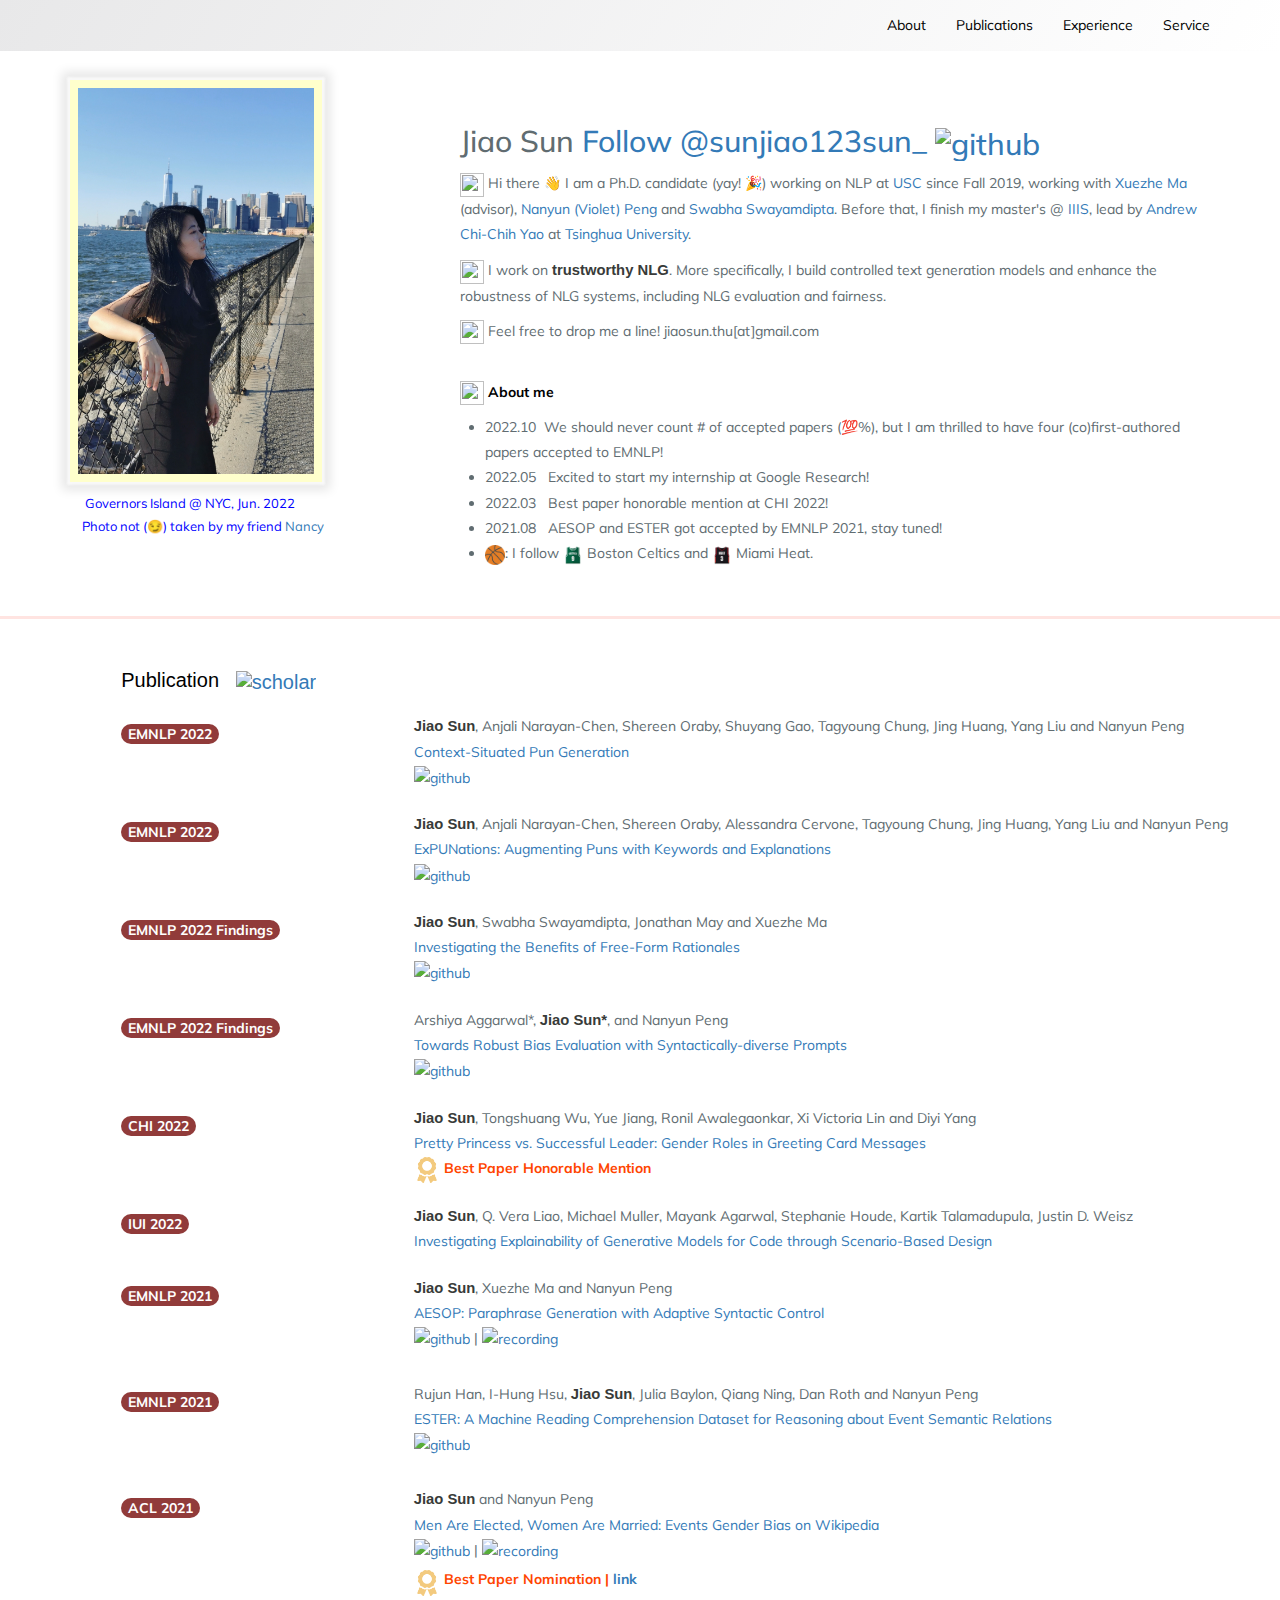
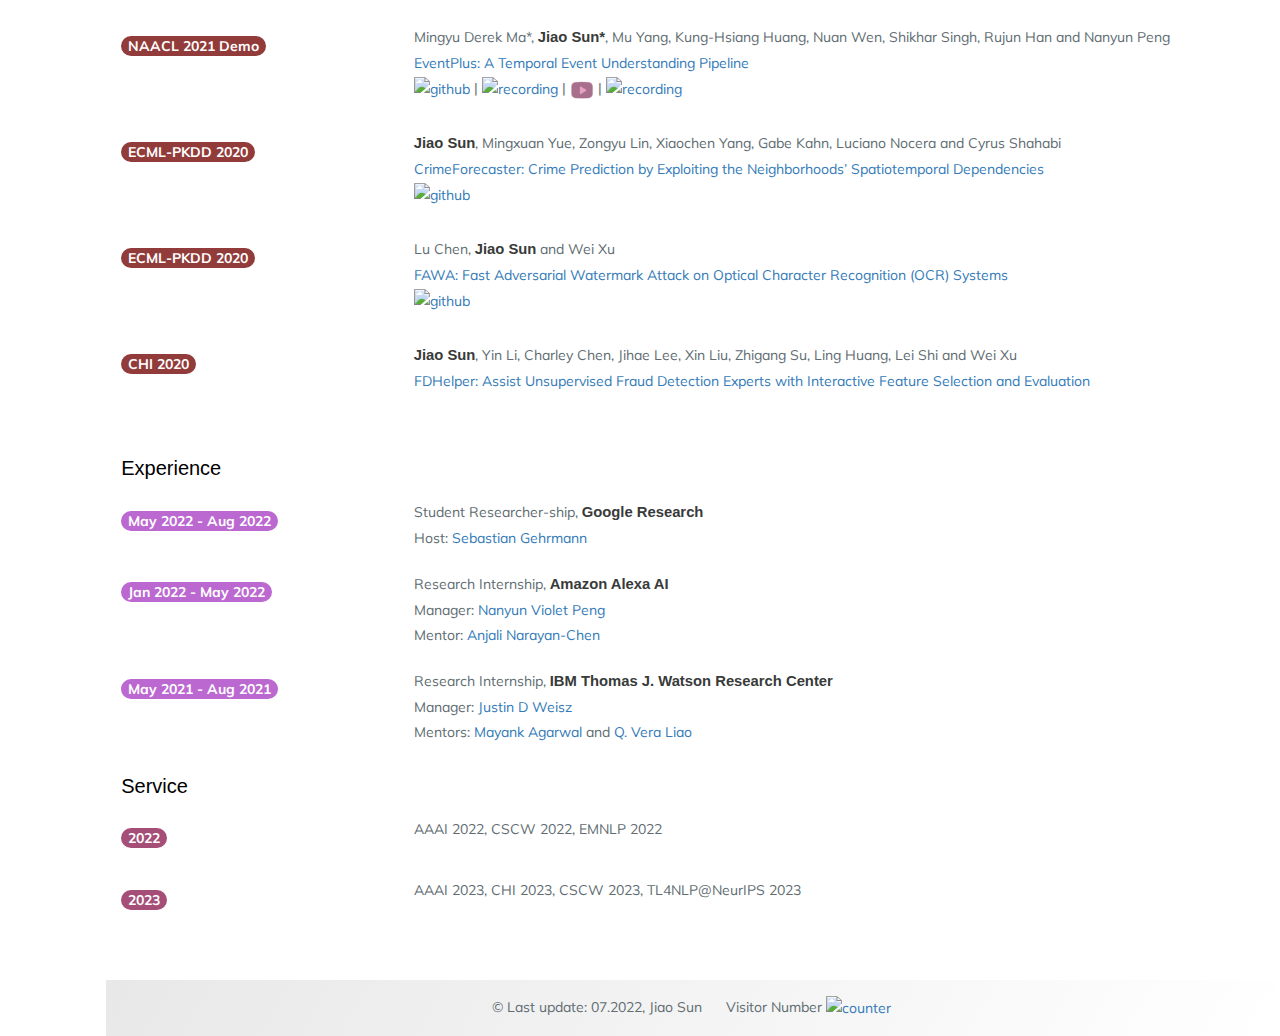
==== index.html @ e3088da5 "add arxiv" ====
<!DOCTYPE html>
<!-- Global site tag (gtag.js) - Google Analytics -->
<html lang="en">
<head>
    <!-- Global site tag (gtag.js) - Google Analytics -->
<script async src="https://www.googletagmanager.com/gtag/js?id=UA-132542846-1"></script>
<script>
  window.dataLayer = window.dataLayer || [];
  function gtag(){dataLayer.push(arguments);}
  gtag('js', new Date());

  gtag('config', 'UA-132542846-1');
</script>

    <meta charset="UTF-8">
    <meta http-equiv="Content-Security-Policy" content="block-all-mixed-content">

    <title>Jiao Sun</title>
    <link rel="stylesheet" href="https://maxcdn.bootstrapcdn.com/bootstrap/3.3.7/css/bootstrap.min.css">
    <link rel="stylesheet" href="css/style.css">

</head>
    <div class="navbar navbar-fixed-top">
        <div class="container">
            <div class="navbar-collapse collapse">
                <ul class="nav navbar-nav navbar-right">
                    <!--<li><a href="#news">News</a></li>-->
                    <li><a href="#about">About</a></li>
                    <li><a href="#publication">Publications</a></li>
                    <li><a href="#experience">Experience</a></li>
                    <li><a href="#service">Service</a></li>
                </ul>
            </div>
        </div>
    </div>

    <div class="gray-container" id="about">
        <div class="container">
            <div class="row">
                <div class="col-xs-4">
                    <img style="margin-top: 0px" id="me-img" src="images/nyc-22.jpg">
                    <br>
                    <div style="margin-left: 15px; margin-top:10px; position: center; font-size:
                            small; color: blue">Governors Island @ NYC, Jun. 2022</div>
                    <div style="margin-left: 12px; font-size: small; color: blue">Photo not (😏)
                        taken by my friend
                        <a href="https://sites.google.com/site/xunannancy/">Nancy</a></div>
                </div>
                <div class="col-xs-8">
                    <br>
                    <h2>Jiao Sun
                        <a href="https://twitter.com/sunjiao123sun_?ref_src=twsrc%5Etfw"
                           class="twitter-follow-button" data-show-count="true"
                           data-size="medium">Follow
                            @sunjiao123sun_</a><script async src="https://platform.twitter.com/widgets.js" charset="utf-8"></script>
                        <a href="https://github.com/sunjiao123sun">
                            <img src = "images/icon/github_square.png" title = "github" width ="24">
                        </a>
                    </h2>


                    <p>
                    <img src="images/icon/education.png" title="education" width="24"
                         height="24"> Hi there 👋 I am a Ph.D. candidate (yay! 🎉) working on NLP
                        at <a
                            href="https://en.wikipedia.org/wiki/University_of_Southern_California">USC</a>
                        since Fall 2019, working with <a
                            href="https://xuezhemax.github.io/">Xuezhe Ma</a> (advisor), <a
                            href="https://vnpeng.net/">Nanyun (Violet) Peng</a> and <a
                            href="https://swabhs.com/"> Swabha Swayamdipta</a>.
                        Before that, I finish my master's @
                    <a href="https://iiis.tsinghua.edu.cn/en/">IIIS</a>, lead by <a
                        href="https://iiis.tsinghua.edu.cn/yao/">Andrew Chi-Chih Yao</a> at  <a
                        href="http://www.tsinghua.edu.cn/publish/newthuen/index.html">Tsinghua University</a>.
                    <br/>
                    </p>
                    <p>
                    <img src="images/icon/thought.png" title="thoughts" width="24" height="24">
                        I work on <strong>trustworthy NLG</strong>. More specifically, I
                        build controlled text generation models and enhance the robustness of
                        NLG systems, including NLG evaluation and fairness.
                    </p>
                    <p>
                    <img src="images/icon/email.png" title="email" width="24" height="24"> Feel
                        free to drop me a line! jiaosun.thu[at]gmail.com</br>

                    </p>

                    <div>
                        <br>
                        <div id="news"><img src="images/icon/news.png" title="news" width="24"
                                            height="24"> About me</div>

                        <div class="row work-block">
                            <ul>
                                <li id="li"> 2022.10 &nbsp;We should never count # of
                                    accepted papers (💯%), but I am thrilled to have four
                                    (co)first-authored papers accepted to
                                    EMNLP!
                                </li>
                                <li id="li"> 2022.05 &nbsp; Excited to start my internship at
                                    Google
                                    Research!</li>
<!--                                <li id="li"> 2022.05 &nbsp; Finished my internship at Amazon-->
<!--                                    Alexa AI on pun generation!</li>-->
                                <li> 2022.03 &nbsp; Best paper honorable mention at
                                    CHI 2022!</li>

                                <!--<li id="li-important"> 2018.10 &nbsp; I am looking for a Ph.D. position!</li>-->
                                <li id="li"> 2021.08 &nbsp AESOP and ESTER got accepted by
                                    EMNLP 2021, stay tuned!
                                    <!--and <a href="http://dbis.rwth-aachen.de/cms/staff/quix">Christoph Quix</a> from 2019.01.01 to 2019.04.01.-->
                                </li>
                                <li><img src="images/icon/basketball-1.png" width ="20">: I follow
                                    <img src="images/icon/celtics.png" width ="20"> Boston
                                    Celtics and <img src="images/icon/heat.png" width="20"> Miami
                                    Heat.
                                </li>
<!--                                <li> 2021.03 &nbsp<a-->
<!--                                        href="https://aclanthology.org/2021.naacl-demos.7/">-->
<!--                                    EventPlus</a> is-->
<!--                                    accepted by NAACL'21 demo track!</a></li>-->
<!--                                <li> 2018.05 &nbsp; Presented FraudVis and won the <strong> Best Poster Prize </strong> in The 8th Cross-Strait Tsinghua Postgraduate Academic Forum!</li>-->
<!--                                <li> 2018.04 &nbsp;FraudVis is accepted by <strong style="font-weight: 50">PacificVis 2018!</strong></li>-->
                            </ul>
                        </div>
                    </div>
                </div>
            </div>
        </div>
    </div>
    <div id="rows" style="margin-left: 8%">


        <div id="publication">
            <div class="container">
                <h2 class="section_title"> Publication &nbsp;
                    <a href="https://scholar.google.com.hk/citations?user=7xWN15gAAAAJ&hl=en/">
                            <img src = "images/icon/scholar.jpg" title = "scholar" width ="28">
                    </a>
                </h2>

                <div class="row work-block">
                    <div class="project col-xs-3" style="position: center">
                        <h4><span class="badge badge-secondary" style="background-color:
                            #913b3a; font-size: 14px">EMNLP 2022</span></h4>
                    </div>
                    <div class="col-xs-9"><strong>Jiao Sun</strong>, Anjali Narayan-Chen, Shereen
                        Oraby, Shuyang Gao, Tagyoung Chung, Jing Huang, Yang Liu and Nanyun Peng
                        <br>
                        <a href="https://arxiv.org/abs/2210.13522">
                            Context-Situated Pun Generation
                        </a>
                        <br>
                        <a href="">
                            <img src = "images/icon/github_square.png" title = "github" width ="24">
                        </a>
                    </div>
                </div>

                <div class="row work-block">
                    <div class="project col-xs-3" style="position: center">
                        <h4><span class="badge badge-secondary" style="background-color:
                            #913b3a; font-size: 14px">EMNLP 2022</span></h4>
                    </div>
                    <div class="col-xs-9"><strong>Jiao Sun</strong>, Anjali Narayan-Chen, Shereen Oraby, Alessandra Cervone, Tagyoung Chung, Jing Huang, Yang Liu and Nanyun Peng
                        <br>
                        <a href="https://arxiv.org/abs/2210.13513">
                            ExPUNations: Augmenting Puns with Keywords and Explanations
                        </a>
                        <br>
                        <a href="">
                            <img src = "images/icon/github_square.png" title = "github" width ="24">
                        </a>
                    </div>
                </div>

                <div class="row work-block">
                    <div class="project col-xs-3" style="position: center">
                        <h4><span class="badge badge-secondary" style="background-color:
                            #913b3a; font-size: 14px">EMNLP 2022 Findings</span></h4>
                    </div>
                    <div class="col-xs-9">
                        <strong>Jiao Sun</strong>, Swabha Swayamdipta, Jonathan May and Xuezhe Ma
                        <br>
                        <a href="https://arxiv.org/abs/2206.11083">
                            Investigating the Benefits of Free-Form Rationales
                        </a>
                        <br>
                        <a href="">
                            <img src = "images/icon/github_square.png" title = "github" width ="24">
                        </a>
                    </div>
                </div>

                <div class="row work-block">
                    <div class="project col-xs-3" style="position: center">
                        <h4><span class="badge badge-secondary" style="background-color:
                            #913b3a; font-size: 14px">EMNLP 2022 Findings</span></h4>
                    </div>
                    <div class="col-xs-9">Arshiya Aggarwal*, <strong>Jiao Sun*</strong>, and Nanyun Peng
                        <br>
                        <a href="">
                            Towards Robust Bias Evaluation with Syntactically-diverse Prompts
                        </a>
                        <br>
                        <a href="">
                            <img src = "images/icon/github_square.png" title = "github" width ="24">
                        </a>
                    </div>
                </div>

                <div class="row work-block">
                    <div class="project col-xs-3" style="position: center">
                        <h4><span class="badge badge-secondary" style="background-color:
                            #913b3a; font-size: 14px">CHI 2022</span></h4>
                    </div>
                    <div class="col-xs-9">
                        <strong>Jiao Sun</strong>, Tongshuang Wu, Yue Jiang, Ronil
                            Awalegaonkar,
                        Xi Victoria Lin and Diyi Yang
                        <br>
                        <a href="https://dl.acm.org/doi/10.1145/3491102.3502114">
                        Pretty Princess vs. Successful Leader: Gender Roles in Greeting Card Messages
                        </a>
                        <br>
                        <div id="award">
                            <img src = "images/icon/award.png" title = "recording" width ="26">
                                Best Paper Honorable Mention
                        </div>
                    </div>
                </div>

                <div class="row work-block">
                    <div class="project col-xs-3" style="position: center">
                        <h4><span class="badge badge-secondary" style="background-color:
                            #913b3a; font-size: 14px">IUI 2022</span></h4>
                    </div>
                    <div class="col-xs-9">
                        <strong>Jiao Sun</strong>, Q. Vera Liao, Michael Muller, Mayank Agarwal, Stephanie
                                  Houde, Kartik Talamadupula, Justin D. Weisz
                        <br>
                        <a href="https://arxiv.org/abs/2202.04903">
                            Investigating Explainability of Generative Models for Code through Scenario-Based Design
                        </a>
                        <br>
                    </div>
                </div>


                <div class="row work-block">
                    <div class="project col-xs-3" style="position: center">
                        <h4><span class="badge badge-secondary" style="background-color:
                            #913b3a; font-size: 14px">EMNLP 2021</span></h4>
                    </div>
                    <div class="col-xs-9">
                        <strong>Jiao Sun</strong>, Xuezhe Ma and Nanyun Peng
                        <br>
                        <a href="https://aclanthology.org/2021.emnlp-main.420/">AESOP: Paraphrase
                            Generation with Adaptive Syntactic Control</a>
                        <br>
                        <a href="https://github.com/pluslabnlp/aesop">
                            <img src = "images/icon/github_square.png" title = "github" width ="24">
                        </a> |
                        <a href="https://screencast-o-matic.com/watch/cr6li8VXuTu">
                            <img src = "images/icon/video.png" title = "recording" width ="24">
                        </a>
                    </div>
                </div>

                <div style="height:8px;font-size:1px;">&nbsp;</div>

                <div class="row work-block">
                    <div class="project col-xs-3" style="position: center">
                        <h4><span class="badge badge-secondary" style="background-color:
                            #913b3a; font-size: 14px">EMNLP 2021</span></h4>
                    </div>
                    <div class="col-xs-9">
                        Rujun Han, I-Hung Hsu, <strong>Jiao Sun</strong>, Julia Baylon, Qiang Ning, Dan
                        Roth and Nanyun Peng
                        <br>
                        <a href="https://aclanthology.org/2021.emnlp-main.597/">ESTER: A Machine Reading Comprehension Dataset for Reasoning about
                            Event Semantic Relations</a>
                        <br>
                        <a href="https://github.com/PlusLabNLP/ESTER">
                            <img src = "images/icon/github_square.png" title = "github" width ="24">
                        </a>
                    </div>
                </div>

                <div style="height:8px;font-size:1px;">&nbsp;</div>

                <div class="row work-block">
                    <div class="project col-xs-3" style="position: center">
                        <h4><span class="badge badge-secondary" style="background-color:
                            #913b3a; font-size: 14px">ACL 2021</span></h4>
                    </div>
                    <div class="col-xs-9">
                       <strong>Jiao Sun</strong> and Nanyun Peng
                        <br>
                        <a href="https://aclanthology.org/2021.acl-short.45/">Men Are Elected, Women Are Married: Events Gender Bias on Wikipedia</a>
                        <br>
                        <a href="https://github.com/PlusLabNLP/ee-wiki-bias">
                            <img src = "images/icon/github_square.png" title = "github" width ="22">
                        </a> |
                        <a href="https://screencast-o-matic.com/watch/cr1TouV1wAX">
                            <img src = "images/icon/video.png" title = "recording" width ="22">
                        </a>
                        <br>
                        <div id="award">

                            <img src = "images/icon/award.png" title = "recording" width ="26"
                                 style="margin-top: 6px">
                           Best Paper Nomination | <a href="images/proof.jpeg">
                                link</a>
                        </div>
                    </div>

                </div>
                <div style="height:8px;font-size:1px;">&nbsp;</div>



                <div class="row work-block">
                    <div class="project col-xs-3" style="position: center">
                        <h4><span class="badge badge-secondary" style="background-color:
                            #913b3a; font-size: 14px">NAACL 2021 Demo</span></h4>
                    </div>
                    <div class="col-xs-9">
                        Mingyu Derek Ma*, <strong>Jiao Sun*</strong>, Mu Yang, Kung-Hsiang Huang, Nuan
                        Wen,
                        Shikhar Singh, Rujun Han and Nanyun Peng
                        <br>
                        <a href="https://aclanthology.org/2021.naacl-demos.7/">EventPlus: A Temporal Event Understanding Pipeline</a>
                        <br>
                        <a href="https://github.com/PlusLabNLP/EventPlus">
                            <img src = "images/icon/github_square.png" title = "github" width ="24">
                        </a>
                        | <a href="https://underline.io/lecture/19562-eventplus-a-temporal-event-understanding-pipeline">
                            <img src = "images/icon/video.png" title = "recording" width ="24">
                        </a>
                        | <a href="https://pluslabnlp.github.io/eventplus">
                        <img src="images/icon/video_new.png" title = "video" width="24"
                             height="24"></a>
                        | <a href="https://kairos-event.isi.edu/"><img src = "images/icon/link.png" title = "recording"
                                        width ="24"></a>
                    </div>
                </div>

                <div style="height:8px;font-size:1px;">&nbsp;</div>

<!--                pkdd 1-->
                  <div class="row work-block">
                        <div class="project col-xs-3" style="position: center">
                            <h4><span class="badge badge-secondary" style="background-color:
                            #913b3a; font-size: 14px">ECML-PKDD 2020</span></h4>
                        </div>
                        <div class="col-xs-9">
                            <strong>Jiao Sun</strong>, Mingxuan Yue, Zongyu Lin, Xiaochen Yang, Gabe Kahn, Luciano Nocera and Cyrus Shahabi
                            <br>
                            <a href="https://link.springer.com/chapter/10.1007/978-3-030-67670-4_4">CrimeForecaster: Crime Prediction by Exploiting the
                                Neighborhoods’ Spatiotemporal Dependencies</a>
                            <br>
                            <a href="https://github.com/sunjiao123sun/CrimeForecaster">
                                <img src = "images/icon/github_square.png" title = "github" width ="24">
                            </a>
                        </div>
                    </div>

                <div style="height:8px;font-size:1px;">&nbsp;</div>

                  <div class="row work-block">
                      <div class="project col-xs-3" style="position: center">
                          <h4><span class="badge badge-secondary" style="background-color:
                            #913b3a; font-size: 14px">ECML-PKDD 2020</span></h4>
                      </div>
                      <div class="col-xs-9">
                            Lu Chen, <strong>Jiao Sun</strong> and Wei Xu
                            <br>
                            <a href="http://people.iiis.tsinghua.edu.cn/~weixu/Krvdro9c/chen-pkdd20.pdf">FAWA: Fast Adversarial Watermark Attack on Optical Character
                                Recognition (OCR) Systems</a>
                        <br>
                          <a href="https://github.com/strongman1995/Fast-Adversarial-Watermark-Attack-on-OCR">
                              <img src = "images/icon/github_square.png" title = "github" width ="24">
                          </a>
                        </div>
                    </div>

                <div style="height:8px;font-size:1px;">&nbsp;</div>

                <div class="row work-block">
                    <div class="project col-xs-3" style="position: center">
                        <h4><span class="badge badge-secondary" style="background-color:
                            #913b3a; font-size: 14px">CHI 2020</span></h4>
                    </div>

                        <div class="col-xs-9">
                            <strong>Jiao Sun</strong>, Yin Li, Charley Chen, Jihae Lee, Xin Liu, Zhigang Su,
                            Ling Huang,  Lei Shi and Wei Xu

                            <br>
                            <a href="https://dl.acm.org/doi/abs/10.1145/3313831.3376140">FDHelper: Assist Unsupervised Fraud Detection Experts with
                                Interactive Feature Selection and Evaluation</a>
                            <br>
                        </div>

                    </div>

                <div style="height:8px;font-size:1px;">&nbsp;</div>

            </div>
        </div>

<!--        <div id="standard_test">-->
<!--            <div class="container">-->
<!--                <h2 class="section_title">Language Proficiency</h2>-->
<!--                <br>-->
<!--                <ul>-->
<!--                    <li>GRE (Sep. 1st, 2018): Total: 328 (<strong>V: 162[>91%]</strong>, Q: 166[>90%]) AW: 3.5</li>-->
<!--                    <li> TOEFL(Sep. 16th, 2018): Total: 104 (R: 30, L: 28, S: 23, W: 23)</li>-->
<!--                </ul>-->
<!--            </div>-->

<!--        </div>-->
        <br>

        <div id="experience">
            <div class="container">
                <h2 class="section_title">Experience</h2>
                <div class="row work-block">
                    <div class="project col-xs-3" style="position: center">
                        <h4><span class="badge badge-secondary" style="background-color:
                            #bb68d1; font-size: 14px">May 2022 - Aug 2022</span></h4>
                    </div>
                    <div class="col-xs-9">
                        Student Researcher-ship, <strong>Google Research</strong>
                        </br>
                        Host: <a href="http://sebastiangehrmann.com/">Sebastian Gehrmann</a>
                        <br>
                    </div>
                </div>

                <div class="row work-block">
                    <div class="project col-xs-3" style="position: center">
                        <h4><span class="badge badge-secondary" style="background-color:
                            #bb68d1; font-size: 14px">Jan 2022 - May 2022</span></h4>
                    </div>
                    <div class="col-xs-9">
                        Research Internship, <strong>Amazon Alexa AI</strong>
                        </br>
                        Manager: <a
                            href="https://vnpeng.net/">Nanyun Violet Peng</a>
                        <br>
                        Mentor: <a href="https://www.linkedin.com/in/anjaliync">Anjali Narayan-Chen</a>
                    </div>
                </div>

                <div class="row work-block">
                    <div class="project col-xs-3" style="position: center">
                        <h4><span class="badge badge-secondary" style="background-color:
                            #bb68d1; font-size: 14px">May 2021 - Aug 2021</span></h4>
                    </div>
                    <div class="col-xs-9">
                        Research Internship, <strong>IBM Thomas J. Watson Research Center</strong>
                        </br>
                        Manager: <a
                            href="https://researcher.watson.ibm.com/researcher/view.php?person=us-jweisz">Justin D Weisz</a>
                        <br>
                        Mentors: <a
                            href="http://qveraliao.com/">Mayank Agarwal</a>
                        and <a href="">Q. Vera Liao</a>
                    </div>
                </div>
            </div>
        </div>

        <div id="service">
            <div class="container">
                <h2 class="section_title">Service</h2>
                <div class="row work-block">
                    <div class="project col-xs-3" style="position: center">
                        <h4><span class="badge badge-secondary" style="background-color:
                            #a44e78; font-size: 14px">2022</span></h4>
                    </div>
                    <div class="col-xs-9">
                        AAAI 2022, CSCW 2022, EMNLP 2022
                    </div>
                </div>
                <div class="row work-block">
                    <div class="project col-xs-3" style="position: center">
                        <h4><span class="badge badge-secondary" style="background-color:
                            #a44e78; font-size: 14px">2023</span></h4>
                    </div>
                    <div class="col-xs-9">
                        AAAI 2023, CHI 2023, CSCW 2023, TL4NLP@NeurIPS 2023
                    </div>


            </div>
        </div>

<!--        <div id="honors">-->
<!--            <div class="container">-->
<!--                <h2 class="section_title">Selected Honors</h2>-->
<!--                <div class="row work-block">-->
<!--                    <ul>-->
<!--                        <li>10/2018 &nbsp; Tsinghua-RWTH Aachen Research Joint Fellowship </li>-->
<!--                        <li>10/2017 &nbsp; Baidu-Tsinghua Future Star Scholarship of Tsinghua University (top 3%) </li>-->
<!--                        <li>10/2017 &nbsp; Baidu-Tsinghua Social Work Scholarship of Tsinghua University  (top 3%) </li>-->
<!--                        <li>05/2016 &nbsp; Outstanding Graduate of Shandong Province (top 1%） </li>-->
<!--                        <li>05/2016 &nbsp; Outstanding Graduate of Shandong University (top 3%)</li>-->
<!--&lt;!&ndash;                        <li>2013~2016 &nbsp; First-Class Scholarship of Shandong University (consecutive three times,&ndash;&gt;-->
<!--&lt;!&ndash;                            top 2%)</li>&ndash;&gt;-->
<!--&lt;!&ndash;                        <li>2013~2016 &nbsp;Merit Student of Shandong University(consecutive three times, top 2%)</li>&ndash;&gt;-->
<!--&lt;!&ndash;                        &lt;!&ndash;<li>2013~2016 &nbsp; National Motivational Scholarship (consecutive three times, top 2%)</li>&ndash;&gt;&ndash;&gt;-->
<!--&lt;!&ndash;                        &lt;!&ndash;<li>09/2016 &nbsp; Excellent Student Cadre of Shandong University(top 3%)</li>&ndash;&gt;&ndash;&gt;-->
<!--&lt;!&ndash;                        <li>08/2015 &nbsp; First Prize, Mathematical Contest of Modeling in Shandong University(top 1%)</li>&ndash;&gt;-->
<!--&lt;!&ndash;                        <li>05/2015 &nbsp; Second Prize, Mathematical Contest in Modeling</li>&ndash;&gt;-->
<!--&lt;!&ndash;                        <li>05/2014 &nbsp; Bronze Award, Mobile Innovation Programming Contest</li>&ndash;&gt;-->
<!--&lt;!&ndash;                        <li>09/2013 &nbsp; Bronze Award, Qilu Software Programming Contest</li>&ndash;&gt;-->
<!--&lt;!&ndash;                        <li>03/2013 &nbsp; Best debater of Shandong University</li>&ndash;&gt;-->

<!--                    </ul>-->
<!--                </div>-->
<!--            </div>-->
<!--        </div>-->

<!--        <div id="acknowledgement">-->
<!--            <div class="container">-->
<!--                <h2 class="section_title">Acknowledgement</h2>-->
<!--                <div class="row work-block" style="width: 80%; margin-left: 2%">-->

<!--                    <p>-->

<!--                        I want to thank all of the people who have supported me through this journey.-->
<!--                    <br>-->

<!--                    I was so lucky to have Professor <a href="http://people.iiis.tsinghua.edu.cn/~weixu/">Wei Xu</a>-->
<!--                        as my advisor, my friend, and my idol during my master's study! His attitude toward research-->
<!--                        and family will guide me all my life. I can't express how much I thank him for thorough-->
<!--                        care for my life, having showed me the way in a brand new research field and always believing-->
<!--                        in me. He is also the one who inspires me to do a Ph.D.-->
<!--                        My career ambition is to be a professor, and I hope my students will also love me as much as we love him! I hope one day, I will also make him proud. 😇-->

<!--                    <br>-->

<!--                    Dr. <a href="http://www.linghuang.org/">Ling Huang</a>, CEO of Fintech. Inc in China gave me the unique opportunity to work with industry giants, which makes me work on real-world problems.-->
<!--                        <br>-->
<!--                        Thank you all as well as my family and friends. There is no way I would be who I am right-->
<!--                        now-->
<!--                        without you.-->
<!--                    </p>-->
<!--                </div>-->
<!--            </div>-->
<!--        </div>-->


<!--        <div id="hobbies">-->
<!--            <div class="container">-->
<!--                <h2 class="section_title">Hobbies &#45;&#45; "Healthy body, healthy mind."</h2>-->
<!--                <div class="row work-block">-->

<!--                    <ul>-->
<!--                        <li>Sports! HIT THE GYM 🏋️ and outdoor activities like hiking 🚴 and scuba diving 🏊! Never forget-->
<!--                            ping-pong 🏓!</li>-->
<!--                        <li>Languages! I am now on my way to learn German and French.</li>-->
<!--                        <li>Instruments! Immediate drum 🥁 lover.</li>-->
<!--                    </ul>-->
<!--                </div>-->
<!--            </div>-->
<!--        </div>-->
    </div>

    <footer class="container footer">
        <div class="row">
            <div class="text-center">
            © Last update: 07.2022, Jiao Sun &nbsp;&nbsp;&nbsp;&nbsp; Visitor Number
                <a href='https://www.counter12.com'><img src='https://www.counter12.com/img-b928Y8dD8YDYZ88D-9.gif' border='0' alt='counter'></a>
            </div>
        </div>
    </footer>

<body>

</body>
</html>
---- css/style.css ----
@import url('https://fonts.googleapis.com/css?family=Muli&display=swap');
@import url('https://fonts.googleapis.com/css?family=Quicksand&display=swap');


strong {
    font-weight: bold;
    font-family: 'Arial', sans-serif;
    font-size: 16px;
    color: #383b39;
}


body {
    padding: 0;
    margin: 0;
    font-family: 'Muli', sans-serif;
    font-size: 14px;
    line-height: 1.8;
    color: #606c71;
}

strong {
    font-size: 14.8px;
}


/*
a:hover,
a:focus {
    text-decoration: underline;
}
*/

.navbar,
.footer {
    background-image: linear-gradient(120deg, #e8e8e9, #ffffff);
    background-color: #00A2E2;
    /*color: white;*/
}

.navbar .nav>li>a:hover {
    color: black;
}

.navbar .nav>li>a:focus {
    color: black;
}

.navbar .nav>li>a {
    color: black;
}

.footer {
    margin-top: 50px;
    padding: 15px 30px;
}

.gray-container {
    /*background-color: #eee;*/
    border-bottom: solid 3px mistyrose;
}

#about {
    margin-top: 30px;
    padding-top: 50px;
    padding-bottom: 30px;
    margin-bottom: 30px;
}

@keyframes me-img-hover {
    0% {
        transform: rotate(-15deg);
    }
    25% {
        transform: rotate(0deg);
    }
    50% {
        transform: rotate(15deg);
    }
    75% {
        transform: rotate(0deg);
    }
    100% {
        transform: rotate(-15deg);
    }
}

#me-img {
    width: 70%;
    /*border: 10px solid #FFFFCC;*/
    border: 8px solid #FFFFCC;
    /*transform: rotate(-10deg);*/
    box-shadow: 0px 0px 2px 3px rgba(255, 255, 255, 0.7), 0px 0px 10px 8px rgba(0, 0, 0, 0.1);
}

#me-img:hover {
    animation: me-img-hover 2000ms linear 100ms infinite forwards;
}

.work-img {
    width: 180px;
    height: auto !important;
    border: 1px solid lightgray;
    border-radius: 10px;
    /*height: 161px;*/
}

.detail {
    font-size: 13px;
    border: 1px solid #FFFFAA;
    background-color: #FFFFEE;
}

.prize {
    color: #B02020;
    font-weight: bold;
}

.work-block {
    padding-top: 10px;
    padding-bottom: 10px;
}

.section_title {
    /*color: #159957;*/
    color: black;
    /*font-family: "Tisa", Times, serif;*/
    font-family: "Verdana", Geneva, sans-serif;
    font-size: 20px;
    font-weight: 50;
}
#news{
    font-weight: bold;
    color: black;
}

#award{
    font-weight: bold;
    color: orangered;
}


#li-important{
    font-weight: bold;
    color: red;
}
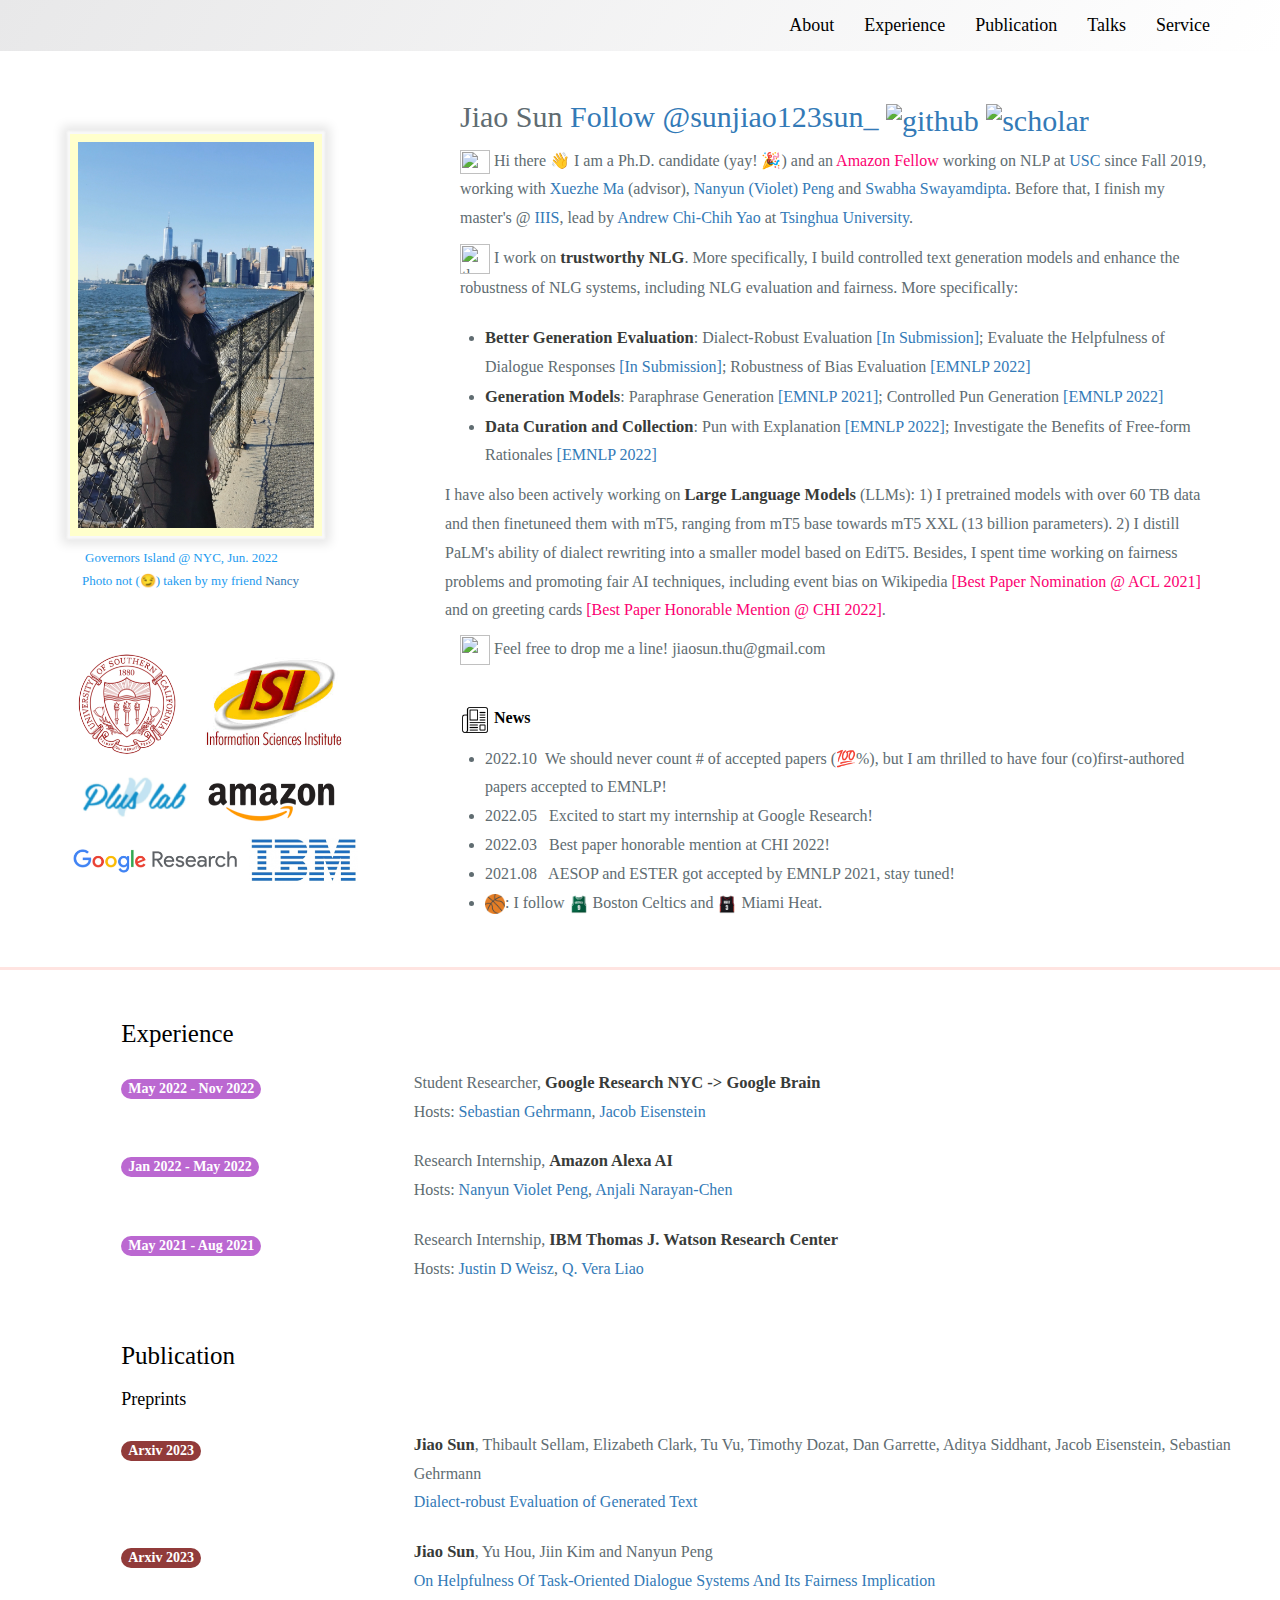
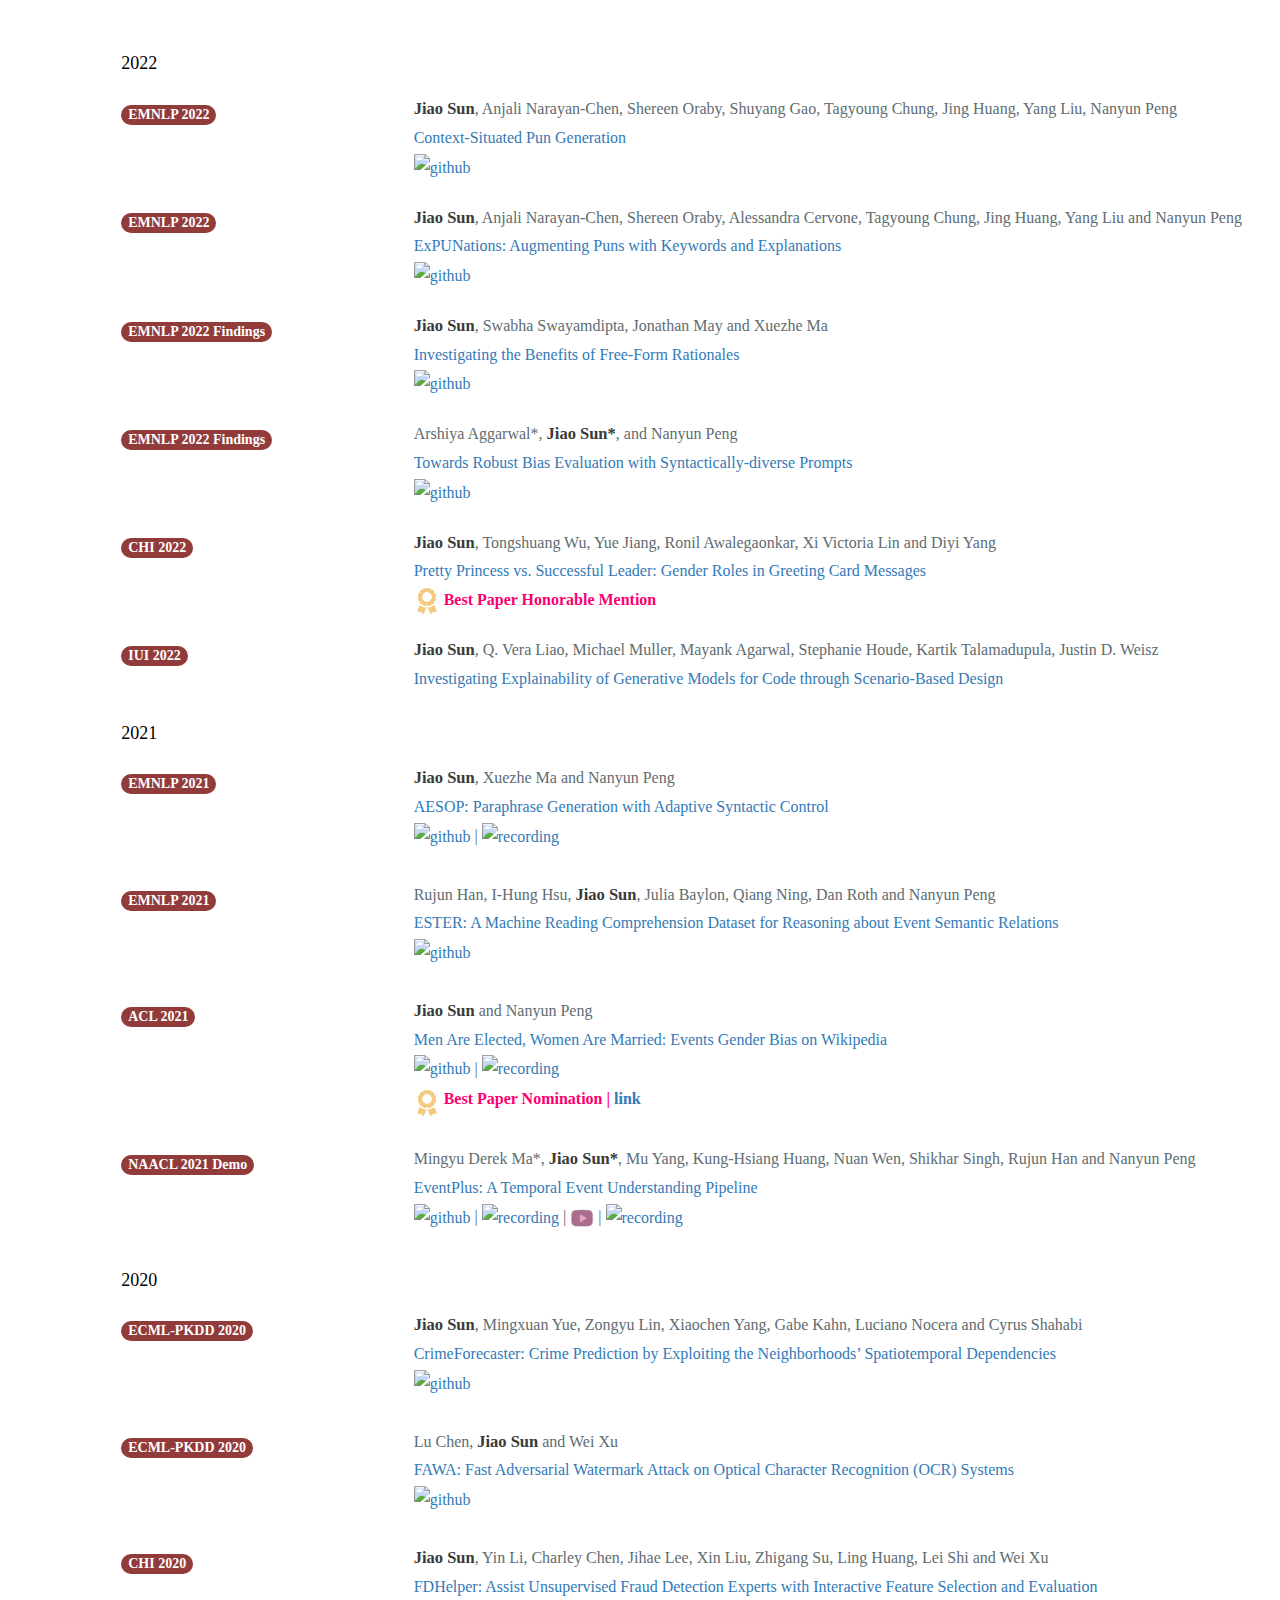
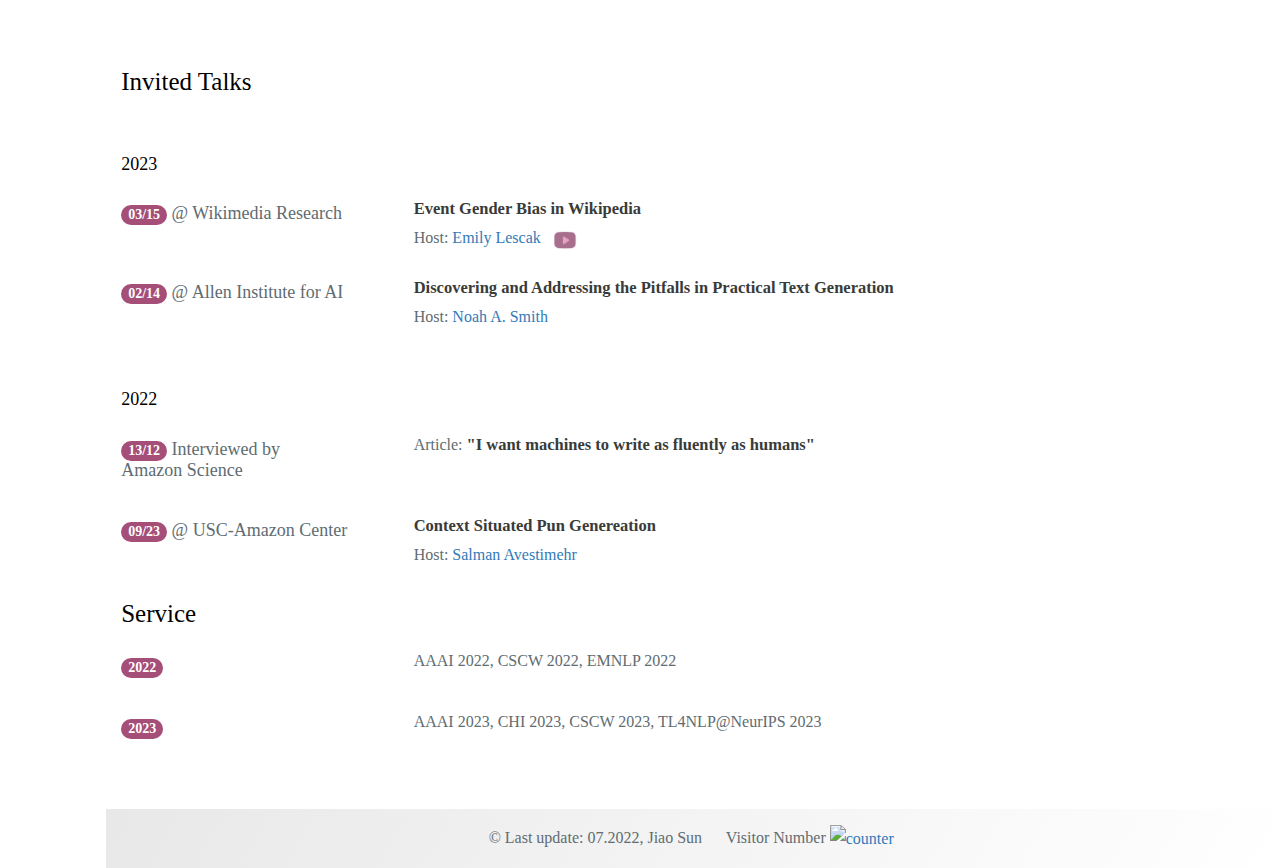
==== commit 0c8d83a3: "refresh" ====
--- a/index.html
+++ b/index.html
@@ -3,584 +3,382 @@
 <html lang="en">
 <head>
     <!-- Global site tag (gtag.js) - Google Analytics -->
-<script async src="https://www.googletagmanager.com/gtag/js?id=UA-132542846-1"></script>
-<script>
-  window.dataLayer = window.dataLayer || [];
-  function gtag(){dataLayer.push(arguments);}
-  gtag('js', new Date());
-
-  gtag('config', 'UA-132542846-1');
-</script>
+    <script async
+            src="https://www.googletagmanager.com/gtag/js?id=UA-132542846-1"></script>
+    <script>
+        window.dataLayer = window.dataLayer || [];
+
+        function gtag() {
+            dataLayer.push(arguments);
+        }
+
+        gtag('js', new Date());
+
+        gtag('config', 'UA-132542846-1');
+    </script>
 
     <meta charset="UTF-8">
-    <meta http-equiv="Content-Security-Policy" content="block-all-mixed-content">
+    <meta http-equiv="Content-Security-Policy"
+          content="block-all-mixed-content">
 
     <title>Jiao Sun</title>
-    <link rel="stylesheet" href="https://maxcdn.bootstrapcdn.com/bootstrap/3.3.7/css/bootstrap.min.css">
+    <link rel="stylesheet"
+          href="https://maxcdn.bootstrapcdn.com/bootstrap/3.3.7/css/bootstrap.min.css">
     <link rel="stylesheet" href="css/style.css">
 
 </head>
-    <div class="navbar navbar-fixed-top">
-        <div class="container">
-            <div class="navbar-collapse collapse">
-                <ul class="nav navbar-nav navbar-right">
-                    <!--<li><a href="#news">News</a></li>-->
-                    <li><a href="#about">About</a></li>
-                    <li><a href="#publication">Publications</a></li>
-                    <li><a href="#experience">Experience</a></li>
-                    <li><a href="#service">Service</a></li>
-                </ul>
-            </div>
-        </div>
-    </div>
-
-    <div class="gray-container" id="about">
-        <div class="container">
-            <div class="row">
-                <div class="col-xs-4">
-                    <img style="margin-top: 0px" id="me-img" src="images/nyc-22.jpg">
-                    <br>
-                    <div style="margin-left: 15px; margin-top:10px; position: center; font-size:
-                            small; color: blue">Governors Island @ NYC, Jun. 2022</div>
-                    <div style="margin-left: 12px; font-size: small; color: blue">Photo not (😏)
-                        taken by my friend
-                        <a href="https://sites.google.com/site/xunannancy/">Nancy</a></div>
-                </div>
-                <div class="col-xs-8">
-                    <br>
-                    <h2>Jiao Sun
-                        <a href="https://twitter.com/sunjiao123sun_?ref_src=twsrc%5Etfw"
-                           class="twitter-follow-button" data-show-count="true"
-                           data-size="medium">Follow
-                            @sunjiao123sun_</a><script async src="https://platform.twitter.com/widgets.js" charset="utf-8"></script>
-                        <a href="https://github.com/sunjiao123sun">
-                            <img src = "images/icon/github_square.png" title = "github" width ="24">
-                        </a>
-                    </h2>
-
-
-                    <p>
-                    <img src="images/icon/education.png" title="education" width="24"
-                         height="24"> Hi there 👋 I am a Ph.D. candidate (yay! 🎉) working on NLP
-                        at <a
-                            href="https://en.wikipedia.org/wiki/University_of_Southern_California">USC</a>
-                        since Fall 2019, working with <a
-                            href="https://xuezhemax.github.io/">Xuezhe Ma</a> (advisor), <a
-                            href="https://vnpeng.net/">Nanyun (Violet) Peng</a> and <a
-                            href="https://swabhs.com/"> Swabha Swayamdipta</a>.
-                        Before that, I finish my master's @
-                    <a href="https://iiis.tsinghua.edu.cn/en/">IIIS</a>, lead by <a
-                        href="https://iiis.tsinghua.edu.cn/yao/">Andrew Chi-Chih Yao</a> at  <a
-                        href="http://www.tsinghua.edu.cn/publish/newthuen/index.html">Tsinghua University</a>.
-                    <br/>
-                    </p>
-                    <p>
-                    <img src="images/icon/thought.png" title="thoughts" width="24" height="24">
-                        I work on <strong>trustworthy NLG</strong>. More specifically, I
-                        build controlled text generation models and enhance the robustness of
-                        NLG systems, including NLG evaluation and fairness.
-                    </p>
-                    <p>
-                    <img src="images/icon/email.png" title="email" width="24" height="24"> Feel
-                        free to drop me a line! jiaosun.thu[at]gmail.com</br>
-
-                    </p>
-
-                    <div>
-                        <br>
-                        <div id="news"><img src="images/icon/news.png" title="news" width="24"
-                                            height="24"> About me</div>
-
-                        <div class="row work-block">
-                            <ul>
-                                <li id="li"> 2022.10 &nbsp;We should never count # of
-                                    accepted papers (💯%), but I am thrilled to have four
-                                    (co)first-authored papers accepted to
-                                    EMNLP!
-                                </li>
-                                <li id="li"> 2022.05 &nbsp; Excited to start my internship at
-                                    Google
-                                    Research!</li>
-<!--                                <li id="li"> 2022.05 &nbsp; Finished my internship at Amazon-->
-<!--                                    Alexa AI on pun generation!</li>-->
-                                <li> 2022.03 &nbsp; Best paper honorable mention at
-                                    CHI 2022!</li>
-
-                                <!--<li id="li-important"> 2018.10 &nbsp; I am looking for a Ph.D. position!</li>-->
-                                <li id="li"> 2021.08 &nbsp AESOP and ESTER got accepted by
-                                    EMNLP 2021, stay tuned!
-                                    <!--and <a href="http://dbis.rwth-aachen.de/cms/staff/quix">Christoph Quix</a> from 2019.01.01 to 2019.04.01.-->
-                                </li>
-                                <li><img src="images/icon/basketball-1.png" width ="20">: I follow
-                                    <img src="images/icon/celtics.png" width ="20"> Boston
-                                    Celtics and <img src="images/icon/heat.png" width="20"> Miami
-                                    Heat.
-                                </li>
-<!--                                <li> 2021.03 &nbsp<a-->
-<!--                                        href="https://aclanthology.org/2021.naacl-demos.7/">-->
-<!--                                    EventPlus</a> is-->
-<!--                                    accepted by NAACL'21 demo track!</a></li>-->
-<!--                                <li> 2018.05 &nbsp; Presented FraudVis and won the <strong> Best Poster Prize </strong> in The 8th Cross-Strait Tsinghua Postgraduate Academic Forum!</li>-->
-<!--                                <li> 2018.04 &nbsp;FraudVis is accepted by <strong style="font-weight: 50">PacificVis 2018!</strong></li>-->
-                            </ul>
-                        </div>
-                    </div>
-                </div>
-            </div>
-        </div>
-    </div>
-    <div id="rows" style="margin-left: 8%">
-
-
-        <div id="publication">
-            <div class="container">
-                <h2 class="section_title"> Publication &nbsp;
+<div class="navbar navbar-fixed-top" style="font-size: 18px">
+    <div class="container">
+        <div class="navbar-collapse collapse">
+            <ul class="nav navbar-nav navbar-right">
+                <!--<li><a href="#news">News</a></li>-->
+                <li><a href="#about">About</a></li>
+                <li><a href="#experience">Experience</a></li>
+                <li><a href="#publication">Publication</a></li>
+                <li><a href="#talk">Talks</a></li>
+                <li><a href="#service">Service</a></li>
+            </ul>
+        </div>
+    </div>
+</div>
+
+<div class="gray-container" id="about">
+    <div class="container">
+        <div class="row">
+            <div class="col-xs-4">
+                <img style="margin-top: 15%" id="me-img" src="images/nyc-22.jpg">
+                <br>
+                <div style="margin-left: 15px; margin-top:10px; position: center; font-size:
+                            small; color: #1d9bf0">Governors Island @ NYC, Jun. 2022
+                </div>
+                <div style="margin-left: 12px; font-size: small; color: #1d9bf0">
+                    Photo not (😏)
+                    taken by my friend
+                    <a href="https://sites.google.com/site/xunannancy/">Nancy</a>
+                </div>
+                <br><br>
+                <img style="width: 80%" id="logo-img" src="images/logo.001.png">
+            </div>
+            <div class="col-xs-8">
+                <h2>Jiao Sun
+                    <a href="https://twitter.com/sunjiao123sun_?ref_src=twsrc%5Etfw"
+                       class="twitter-follow-button" data-show-count="true"
+                       data-size="medium">Follow
+                        @sunjiao123sun_</a>
+                    <script async src="https://platform.twitter.com/widgets.js"
+                            charset="utf-8"></script>
+                    <a href="https://github.com/sunjiao123sun">
+                        <img src="images/icon/github_square.png" title="github"
+                             width="24">
+                    </a>
                     <a href="https://scholar.google.com.hk/citations?user=7xWN15gAAAAJ&hl=en/">
-                            <img src = "images/icon/scholar.jpg" title = "scholar" width ="28">
+                        <img src="images/icon/scholar.jpg" title="scholar"
+                             width="28">
                     </a>
                 </h2>
 
+
+                <p>
+                    <img src="images/icon/education.png" title="education"
+                         width="30"
+                         height="24"> Hi there 👋 I am a Ph.D. candidate (yay!
+                    🎉) and an <a
+                        href="https://www.amazon.science/latest-news/amazon-and-usc-name-three-new-ml-fellows"
+                        style="color:#FC0071;">Amazon Fellow</a> working on NLP
+                    at <a
+                        href="https://en.wikipedia.org/wiki/University_of_Southern_California">USC</a>
+                    since Fall 2019, working with <a
+                        href="https://xuezhemax.github.io/">Xuezhe Ma</a>
+                    (advisor), <a
+                        href="https://vnpeng.net/">Nanyun (Violet) Peng</a> and
+                    <a
+                            href="https://swabhs.com/"> Swabha Swayamdipta</a>.
+                    Before that, I finish my master's @
+                    <a href="https://iiis.tsinghua.edu.cn/en/">IIIS</a>, lead by
+                    <a
+                            href="https://iiis.tsinghua.edu.cn/yao/">Andrew
+                        Chi-Chih Yao</a> at <a
+                        href="http://www.tsinghua.edu.cn/publish/newthuen/index.html">Tsinghua
+                    University</a>.
+                    <br/>
+                </p>
+                <p>
+                    <img src="images/icon/thought.png" title="thoughts"
+                         width="30" height="30">
+                    I work on <strong>trustworthy NLG</strong>. More
+                    specifically, I
+                    build controlled text generation models and enhance the
+                    robustness of
+                    NLG systems, including NLG evaluation and fairness. More
+                    specifically:
+                </p>
                 <div class="row work-block">
-                    <div class="project col-xs-3" style="position: center">
-                        <h4><span class="badge badge-secondary" style="background-color:
-                            #913b3a; font-size: 14px">EMNLP 2022</span></h4>
+                    <ul>
+                        <li><strong>Better Generation Evaluation</strong>:
+                            Dialect-Robust Evaluation <a
+                                    href="https://arxiv.org/abs/2211.00922">[In
+                                Submission]</a>; Evaluate the Helpfulness of
+                            Dialogue Responses <a
+                                    href="https://arxiv.org/pdf/2205.12554.pdf">[In
+                                Submission]</a>; Robustness of Bias Evaluation
+                            <a href="https://arxiv.org/abs/2212.01700">[EMNLP
+                                2022]</a></li>
+                        <li><strong>Generation Models</strong>: Paraphrase
+                            Generation <a
+                                    href="https://aclanthology.org/2021.emnlp-main.420/">[EMNLP
+                                2021]</a>; Controlled Pun Generation <a
+                                    href="https://arxiv.org/abs/2210.13522">[EMNLP
+                                2022]</a></li>
+                        <li><strong>Data Curation and Collection</strong>: Pun
+                            with Explanation <a
+                                    href="https://aclanthology.org/2022.emnlp-main.304.pdf">[EMNLP
+                                2022]</a>; Investigate the Benefits of Free-form
+                            Rationales <a
+                                    href="https://aclanthology.org/2022.findings-emnlp.432/">[EMNLP
+                                2022]</a></li>
+                    </ul>
+                    I have also been actively working on <strong>Large Language Models</strong>
+                    (LLMs): 1) I pretrained models with over 60
+                    TB data and then finetuneed them with mT5, ranging from mT5
+                    base towards mT5 XXL (13 billion parameters). 2) I distill
+                    PaLM's ability of dialect rewriting into a smaller model
+                    based on EdiT5. Besides, I spent time working on fairness
+                    problems and promoting fair AI techniques, including event
+                    bias on Wikipedia <a
+                        href="https://aclanthology.org/2021.acl-short.45.pdf"
+                        style="color:#FC0071;">[Best Paper Nomination @ ACL
+                    2021]</a> and on greeting cards <a
+                        href="https://dl.acm.org/doi/10.1145/3491102.3502114"
+                        style="color:#FC0071;">[Best Paper Honorable Mention @
+                    CHI 2022]</a>.
+                </div>
+
+                <p>
+                    <img src="images/icon/email.png" title="email" width="30"
+                         height="30"> Feel
+                    free to drop me a line! jiaosun.thu@gmail.com</br>
+
+                </p>
+
+                <div>
+                    <br>
+                    <div id="news"><img src="images/icon/Newspaper.png" title="news"
+                                        width="30"
+                                        height="30"> News
                     </div>
-                    <div class="col-xs-9"><strong>Jiao Sun</strong>, Anjali Narayan-Chen, Shereen
-                        Oraby, Shuyang Gao, Tagyoung Chung, Jing Huang, Yang Liu and Nanyun Peng
-                        <br>
-                        <a href="https://arxiv.org/abs/2210.13522">
-                            Context-Situated Pun Generation
-                        </a>
-                        <br>
-                        <a href="">
-                            <img src = "images/icon/github_square.png" title = "github" width ="24">
-                        </a>
+
+                    <div class="row work-block">
+                        <ul>
+                            <li id="li"> 2022.10 &nbsp;We should never count #
+                                of
+                                accepted papers (💯%), but I am thrilled to have
+                                four
+                                (co)first-authored papers accepted to
+                                EMNLP!
+                            </li>
+                            <li id="li"> 2022.05 &nbsp; Excited to start my
+                                internship at
+                                Google
+                                Research!
+                            </li>
+
+                            <li> 2022.03 &nbsp; Best paper honorable mention at
+                                CHI 2022!
+                            </li>
+
+                            <!--<li id="li-important"> 2018.10 &nbsp; I am looking for a Ph.D. position!</li>-->
+                            <li id="li"> 2021.08 &nbsp AESOP and ESTER got
+                                accepted by
+                                EMNLP 2021, stay tuned!
+                                <!--and <a href="http://dbis.rwth-aachen.de/cms/staff/quix">Christoph Quix</a> from 2019.01.01 to 2019.04.01.-->
+                            </li>
+                            <li><img src="images/icon/basketball-1.png"
+                                     width="20">: I follow
+                                <img src="images/icon/celtics.png" width="20">
+                                Boston
+                                Celtics and <img src="images/icon/heat.png"
+                                                 width="20"> Miami
+                                Heat.
+                            </li>
+                            <!--                                <li> 2021.03 &nbsp<a-->
+                            <!--                                        href="https://aclanthology.org/2021.naacl-demos.7/">-->
+                            <!--                                    EventPlus</a> is-->
+                            <!--                                    accepted by NAACL'21 demo track!</a></li>-->
+                            <!--                                <li> 2018.05 &nbsp; Presented FraudVis and won the <strong> Best Poster Prize </strong> in The 8th Cross-Strait Tsinghua Postgraduate Academic Forum!</li>-->
+                            <!--                                <li> 2018.04 &nbsp;FraudVis is accepted by <strong style="font-weight: 50">PacificVis 2018!</strong></li>-->
+                        </ul>
                     </div>
                 </div>
-
-                <div class="row work-block">
-                    <div class="project col-xs-3" style="position: center">
-                        <h4><span class="badge badge-secondary" style="background-color:
-                            #913b3a; font-size: 14px">EMNLP 2022</span></h4>
-                    </div>
-                    <div class="col-xs-9"><strong>Jiao Sun</strong>, Anjali Narayan-Chen, Shereen Oraby, Alessandra Cervone, Tagyoung Chung, Jing Huang, Yang Liu and Nanyun Peng
-                        <br>
-                        <a href="https://arxiv.org/abs/2210.13513">
-                            ExPUNations: Augmenting Puns with Keywords and Explanations
-                        </a>
-                        <br>
-                        <a href="">
-                            <img src = "images/icon/github_square.png" title = "github" width ="24">
-                        </a>
-                    </div>
-                </div>
-
-                <div class="row work-block">
-                    <div class="project col-xs-3" style="position: center">
-                        <h4><span class="badge badge-secondary" style="background-color:
-                            #913b3a; font-size: 14px">EMNLP 2022 Findings</span></h4>
-                    </div>
-                    <div class="col-xs-9">
-                        <strong>Jiao Sun</strong>, Swabha Swayamdipta, Jonathan May and Xuezhe Ma
-                        <br>
-                        <a href="https://arxiv.org/abs/2206.11083">
-                            Investigating the Benefits of Free-Form Rationales
-                        </a>
-                        <br>
-                        <a href="">
-                            <img src = "images/icon/github_square.png" title = "github" width ="24">
-                        </a>
-                    </div>
-                </div>
-
-                <div class="row work-block">
-                    <div class="project col-xs-3" style="position: center">
-                        <h4><span class="badge badge-secondary" style="background-color:
-                            #913b3a; font-size: 14px">EMNLP 2022 Findings</span></h4>
-                    </div>
-                    <div class="col-xs-9">Arshiya Aggarwal*, <strong>Jiao Sun*</strong>, and Nanyun Peng
-                        <br>
-                        <a href="">
-                            Towards Robust Bias Evaluation with Syntactically-diverse Prompts
-                        </a>
-                        <br>
-                        <a href="">
-                            <img src = "images/icon/github_square.png" title = "github" width ="24">
-                        </a>
-                    </div>
-                </div>
-
-                <div class="row work-block">
-                    <div class="project col-xs-3" style="position: center">
-                        <h4><span class="badge badge-secondary" style="background-color:
-                            #913b3a; font-size: 14px">CHI 2022</span></h4>
-                    </div>
-                    <div class="col-xs-9">
-                        <strong>Jiao Sun</strong>, Tongshuang Wu, Yue Jiang, Ronil
-                            Awalegaonkar,
-                        Xi Victoria Lin and Diyi Yang
-                        <br>
-                        <a href="https://dl.acm.org/doi/10.1145/3491102.3502114">
-                        Pretty Princess vs. Successful Leader: Gender Roles in Greeting Card Messages
-                        </a>
-                        <br>
-                        <div id="award">
-                            <img src = "images/icon/award.png" title = "recording" width ="26">
-                                Best Paper Honorable Mention
-                        </div>
-                    </div>
-                </div>
-
-                <div class="row work-block">
-                    <div class="project col-xs-3" style="position: center">
-                        <h4><span class="badge badge-secondary" style="background-color:
-                            #913b3a; font-size: 14px">IUI 2022</span></h4>
-                    </div>
-                    <div class="col-xs-9">
-                        <strong>Jiao Sun</strong>, Q. Vera Liao, Michael Muller, Mayank Agarwal, Stephanie
-                                  Houde, Kartik Talamadupula, Justin D. Weisz
-                        <br>
-                        <a href="https://arxiv.org/abs/2202.04903">
-                            Investigating Explainability of Generative Models for Code through Scenario-Based Design
-                        </a>
-                        <br>
-                    </div>
-                </div>
-
-
-                <div class="row work-block">
-                    <div class="project col-xs-3" style="position: center">
-                        <h4><span class="badge badge-secondary" style="background-color:
-                            #913b3a; font-size: 14px">EMNLP 2021</span></h4>
-                    </div>
-                    <div class="col-xs-9">
-                        <strong>Jiao Sun</strong>, Xuezhe Ma and Nanyun Peng
-                        <br>
-                        <a href="https://aclanthology.org/2021.emnlp-main.420/">AESOP: Paraphrase
-                            Generation with Adaptive Syntactic Control</a>
-                        <br>
-                        <a href="https://github.com/pluslabnlp/aesop">
-                            <img src = "images/icon/github_square.png" title = "github" width ="24">
-                        </a> |
-                        <a href="https://screencast-o-matic.com/watch/cr6li8VXuTu">
-                            <img src = "images/icon/video.png" title = "recording" width ="24">
-                        </a>
-                    </div>
-                </div>
-
-                <div style="height:8px;font-size:1px;">&nbsp;</div>
-
-                <div class="row work-block">
-                    <div class="project col-xs-3" style="position: center">
-                        <h4><span class="badge badge-secondary" style="background-color:
-                            #913b3a; font-size: 14px">EMNLP 2021</span></h4>
-                    </div>
-                    <div class="col-xs-9">
-                        Rujun Han, I-Hung Hsu, <strong>Jiao Sun</strong>, Julia Baylon, Qiang Ning, Dan
-                        Roth and Nanyun Peng
-                        <br>
-                        <a href="https://aclanthology.org/2021.emnlp-main.597/">ESTER: A Machine Reading Comprehension Dataset for Reasoning about
-                            Event Semantic Relations</a>
-                        <br>
-                        <a href="https://github.com/PlusLabNLP/ESTER">
-                            <img src = "images/icon/github_square.png" title = "github" width ="24">
-                        </a>
-                    </div>
-                </div>
-
-                <div style="height:8px;font-size:1px;">&nbsp;</div>
-
-                <div class="row work-block">
-                    <div class="project col-xs-3" style="position: center">
-                        <h4><span class="badge badge-secondary" style="background-color:
-                            #913b3a; font-size: 14px">ACL 2021</span></h4>
-                    </div>
-                    <div class="col-xs-9">
-                       <strong>Jiao Sun</strong> and Nanyun Peng
-                        <br>
-                        <a href="https://aclanthology.org/2021.acl-short.45/">Men Are Elected, Women Are Married: Events Gender Bias on Wikipedia</a>
-                        <br>
-                        <a href="https://github.com/PlusLabNLP/ee-wiki-bias">
-                            <img src = "images/icon/github_square.png" title = "github" width ="22">
-                        </a> |
-                        <a href="https://screencast-o-matic.com/watch/cr1TouV1wAX">
-                            <img src = "images/icon/video.png" title = "recording" width ="22">
-                        </a>
-                        <br>
-                        <div id="award">
-
-                            <img src = "images/icon/award.png" title = "recording" width ="26"
-                                 style="margin-top: 6px">
-                           Best Paper Nomination | <a href="images/proof.jpeg">
-                                link</a>
-                        </div>
-                    </div>
-
-                </div>
-                <div style="height:8px;font-size:1px;">&nbsp;</div>
-
-
-
-                <div class="row work-block">
-                    <div class="project col-xs-3" style="position: center">
-                        <h4><span class="badge badge-secondary" style="background-color:
-                            #913b3a; font-size: 14px">NAACL 2021 Demo</span></h4>
-                    </div>
-                    <div class="col-xs-9">
-                        Mingyu Derek Ma*, <strong>Jiao Sun*</strong>, Mu Yang, Kung-Hsiang Huang, Nuan
-                        Wen,
-                        Shikhar Singh, Rujun Han and Nanyun Peng
-                        <br>
-                        <a href="https://aclanthology.org/2021.naacl-demos.7/">EventPlus: A Temporal Event Understanding Pipeline</a>
-                        <br>
-                        <a href="https://github.com/PlusLabNLP/EventPlus">
-                            <img src = "images/icon/github_square.png" title = "github" width ="24">
-                        </a>
-                        | <a href="https://underline.io/lecture/19562-eventplus-a-temporal-event-understanding-pipeline">
-                            <img src = "images/icon/video.png" title = "recording" width ="24">
-                        </a>
-                        | <a href="https://pluslabnlp.github.io/eventplus">
-                        <img src="images/icon/video_new.png" title = "video" width="24"
-                             height="24"></a>
-                        | <a href="https://kairos-event.isi.edu/"><img src = "images/icon/link.png" title = "recording"
-                                        width ="24"></a>
-                    </div>
-                </div>
-
-                <div style="height:8px;font-size:1px;">&nbsp;</div>
-
-<!--                pkdd 1-->
-                  <div class="row work-block">
-                        <div class="project col-xs-3" style="position: center">
-                            <h4><span class="badge badge-secondary" style="background-color:
-                            #913b3a; font-size: 14px">ECML-PKDD 2020</span></h4>
-                        </div>
-                        <div class="col-xs-9">
-                            <strong>Jiao Sun</strong>, Mingxuan Yue, Zongyu Lin, Xiaochen Yang, Gabe Kahn, Luciano Nocera and Cyrus Shahabi
-                            <br>
-                            <a href="https://link.springer.com/chapter/10.1007/978-3-030-67670-4_4">CrimeForecaster: Crime Prediction by Exploiting the
-                                Neighborhoods’ Spatiotemporal Dependencies</a>
-                            <br>
-                            <a href="https://github.com/sunjiao123sun/CrimeForecaster">
-                                <img src = "images/icon/github_square.png" title = "github" width ="24">
-                            </a>
-                        </div>
-                    </div>
-
-                <div style="height:8px;font-size:1px;">&nbsp;</div>
-
-                  <div class="row work-block">
-                      <div class="project col-xs-3" style="position: center">
-                          <h4><span class="badge badge-secondary" style="background-color:
-                            #913b3a; font-size: 14px">ECML-PKDD 2020</span></h4>
-                      </div>
-                      <div class="col-xs-9">
-                            Lu Chen, <strong>Jiao Sun</strong> and Wei Xu
-                            <br>
-                            <a href="http://people.iiis.tsinghua.edu.cn/~weixu/Krvdro9c/chen-pkdd20.pdf">FAWA: Fast Adversarial Watermark Attack on Optical Character
-                                Recognition (OCR) Systems</a>
-                        <br>
-                          <a href="https://github.com/strongman1995/Fast-Adversarial-Watermark-Attack-on-OCR">
-                              <img src = "images/icon/github_square.png" title = "github" width ="24">
-                          </a>
-                        </div>
-                    </div>
-
-                <div style="height:8px;font-size:1px;">&nbsp;</div>
-
-                <div class="row work-block">
-                    <div class="project col-xs-3" style="position: center">
-                        <h4><span class="badge badge-secondary" style="background-color:
-                            #913b3a; font-size: 14px">CHI 2020</span></h4>
-                    </div>
-
-                        <div class="col-xs-9">
-                            <strong>Jiao Sun</strong>, Yin Li, Charley Chen, Jihae Lee, Xin Liu, Zhigang Su,
-                            Ling Huang,  Lei Shi and Wei Xu
-
-                            <br>
-                            <a href="https://dl.acm.org/doi/abs/10.1145/3313831.3376140">FDHelper: Assist Unsupervised Fraud Detection Experts with
-                                Interactive Feature Selection and Evaluation</a>
-                            <br>
-                        </div>
-
-                    </div>
-
-                <div style="height:8px;font-size:1px;">&nbsp;</div>
-
-            </div>
-        </div>
-
-<!--        <div id="standard_test">-->
-<!--            <div class="container">-->
-<!--                <h2 class="section_title">Language Proficiency</h2>-->
-<!--                <br>-->
-<!--                <ul>-->
-<!--                    <li>GRE (Sep. 1st, 2018): Total: 328 (<strong>V: 162[>91%]</strong>, Q: 166[>90%]) AW: 3.5</li>-->
-<!--                    <li> TOEFL(Sep. 16th, 2018): Total: 104 (R: 30, L: 28, S: 23, W: 23)</li>-->
-<!--                </ul>-->
-<!--            </div>-->
-
-<!--        </div>-->
-        <br>
-
-        <div id="experience">
-            <div class="container">
-                <h2 class="section_title">Experience</h2>
-                <div class="row work-block">
-                    <div class="project col-xs-3" style="position: center">
-                        <h4><span class="badge badge-secondary" style="background-color:
-                            #bb68d1; font-size: 14px">May 2022 - Aug 2022</span></h4>
-                    </div>
-                    <div class="col-xs-9">
-                        Student Researcher-ship, <strong>Google Research</strong>
-                        </br>
-                        Host: <a href="http://sebastiangehrmann.com/">Sebastian Gehrmann</a>
-                        <br>
-                    </div>
-                </div>
-
-                <div class="row work-block">
-                    <div class="project col-xs-3" style="position: center">
-                        <h4><span class="badge badge-secondary" style="background-color:
-                            #bb68d1; font-size: 14px">Jan 2022 - May 2022</span></h4>
-                    </div>
-                    <div class="col-xs-9">
-                        Research Internship, <strong>Amazon Alexa AI</strong>
-                        </br>
-                        Manager: <a
-                            href="https://vnpeng.net/">Nanyun Violet Peng</a>
-                        <br>
-                        Mentor: <a href="https://www.linkedin.com/in/anjaliync">Anjali Narayan-Chen</a>
-                    </div>
-                </div>
-
-                <div class="row work-block">
-                    <div class="project col-xs-3" style="position: center">
-                        <h4><span class="badge badge-secondary" style="background-color:
-                            #bb68d1; font-size: 14px">May 2021 - Aug 2021</span></h4>
-                    </div>
-                    <div class="col-xs-9">
-                        Research Internship, <strong>IBM Thomas J. Watson Research Center</strong>
-                        </br>
-                        Manager: <a
-                            href="https://researcher.watson.ibm.com/researcher/view.php?person=us-jweisz">Justin D Weisz</a>
-                        <br>
-                        Mentors: <a
-                            href="http://qveraliao.com/">Mayank Agarwal</a>
-                        and <a href="">Q. Vera Liao</a>
-                    </div>
-                </div>
-            </div>
-        </div>
-
-        <div id="service">
-            <div class="container">
-                <h2 class="section_title">Service</h2>
-                <div class="row work-block">
-                    <div class="project col-xs-3" style="position: center">
-                        <h4><span class="badge badge-secondary" style="background-color:
+            </div>
+        </div>
+    </div>
+</div>
+<div id="rows" style="margin-left: 8%">
+
+    <div id="experience">
+        <div class="container">
+            <h2 class="section_title">Experience</h2>
+            <div class="row work-block">
+                <div class="project col-xs-3" style="position: center">
+                    <h4><span class="badge badge-secondary" style="background-color:
+                            #bb68d1; font-size: 14px">May 2022 - Nov 2022</span>
+                    </h4>
+                </div>
+                <div class="col-xs-9">
+                    Student Researcher, <strong>Google Research NYC -> Google Brain</strong>
+                    </br>
+                    Hosts: <a href="https://sebastiangehrmann.github.io/">Sebastian
+                    Gehrmann</a>, <a href="https://jacobeisenstein.github.io/">Jacob Eisenstein</a>
+                    <br>
+                </div>
+            </div>
+
+            <div class="row work-block">
+                <div class="project col-xs-3" style="position: center">
+                    <h4><span class="badge badge-secondary" style="background-color:
+                            #bb68d1; font-size: 14px">Jan 2022 - May 2022</span>
+                    </h4>
+                </div>
+                <div class="col-xs-9">
+                    Research Internship, <strong>Amazon Alexa AI</strong>
+                    </br>
+                    Hosts: <a
+                        href="https://vnpeng.net/">Nanyun Violet Peng</a>, <a href="https://www.linkedin.com/in/anjaliync">Anjali
+                    Narayan-Chen</a>
+                </div>
+            </div>
+
+            <div class="row work-block">
+                <div class="project col-xs-3" style="position: center">
+                    <h4><span class="badge badge-secondary" style="background-color:
+                            #bb68d1; font-size: 14px">May 2021 - Aug 2021</span>
+                    </h4>
+                </div>
+                <div class="col-xs-9">
+                    Research Internship, <strong>IBM Thomas J. Watson Research
+                    Center</strong>
+                    </br>
+                    Hosts: <a
+                        href="https://researcher.watson.ibm.com/researcher/view.php?person=us-jweisz">Justin
+                    D Weisz</a>, <a href="http://qveraliao.com/">Q. Vera Liao</a>
+                </div>
+            </div>
+        </div>
+    </div>
+
+    <head>
+
+    </head>
+
+    <div id="includedPubs"></div>
+
+    <br>
+
+    <div id="talk">
+        <div class="container">
+            <h2 class="section_title">Invited Talks</h2>
+            <br>
+            <h3 class="subsection_title">2023</h3>
+
+            <div class="row work-block">
+                <div class="project col-xs-3" style="position: center">
+                    <h4><span class="badge badge-secondary" style="background-color:
+                            #a44e78; font-size: 14px">03/15</span> @ Wikimedia Research</h4>
+                </div>
+                <div class="col-xs-9">
+                    <strong>Event Gender Bias in Wikipedia</strong>
+                    <br>
+                    Host: <a href="https://www.linkedin.com/in/emily-lescak-b4652446">Emily Lescak</a> &nbsp; <a href="https://www.youtube.com/watch?v=lw4MzJgDIzo">
+                    <img src="images/icon/video_new.png" title="recording"
+                         width="24">
+                </a>
+                </div>
+            </div>
+
+            <div class="row work-block">
+                <div class="project col-xs-3" style="position: center">
+                    <h4><span class="badge badge-secondary" style="background-color:
+                            #a44e78; font-size: 14px">02/14</span> @ Allen Institute for AI</h4>
+                </div>
+                <div class="col-xs-9">
+                    <strong>Discovering and Addressing the Pitfalls in Practical Text Generation</strong>
+                    <br>
+                    Host: <a href="https://nasmith.github.io/">Noah A. Smith</a>
+                </div>
+            </div>
+
+            <br>
+            <h3 class="subsection_title">2022</h3>
+
+            <div class="row work-block">
+                <div class="project col-xs-3" style="position: center">
+                    <h4><span class="badge badge-secondary" style="background-color:
+                            #a44e78; font-size: 14px">13/12</span> Interviewed by <br>Amazon Science</h4>
+                </div>
+                <div class="col-xs-9">
+                    Article: <a href="https://www.amazon.science/working-at-amazon/amazon-machine-learning-fellow-jiao-sun-text-generation"><strong>"I want machines to write as fluently as humans"</strong></a>
+                </div>
+            </div>
+
+            <div class="row work-block">
+                <div class="project col-xs-3" style="position: center">
+                    <h4><span class="badge badge-secondary" style="background-color:
+                            #a44e78; font-size: 14px">09/23</span> @ USC-Amazon Center </h4>
+                </div>
+                <div class="col-xs-9">
+                    <strong>Context Situated Pun Genereation</strong>
+                    <br>
+                    Host: <a href="https://viterbi.usc.edu/directory/faculty/Avestimehr/Salman">Salman Avestimehr</a>
+                </div>
+            </div>
+
+        </div>
+    </div>
+
+
+    <div id="service">
+        <div class="container">
+            <h2 class="section_title">Service</h2>
+            <div class="row work-block">
+                <div class="project col-xs-3" style="position: center">
+                    <h4><span class="badge badge-secondary" style="background-color:
                             #a44e78; font-size: 14px">2022</span></h4>
-                    </div>
-                    <div class="col-xs-9">
-                        AAAI 2022, CSCW 2022, EMNLP 2022
-                    </div>
-                </div>
-                <div class="row work-block">
-                    <div class="project col-xs-3" style="position: center">
-                        <h4><span class="badge badge-secondary" style="background-color:
+                </div>
+                <div class="col-xs-9">
+                    AAAI 2022, CSCW 2022, EMNLP 2022
+                </div>
+            </div>
+            <div class="row work-block">
+                <div class="project col-xs-3" style="position: center">
+                    <h4><span class="badge badge-secondary" style="background-color:
                             #a44e78; font-size: 14px">2023</span></h4>
-                    </div>
-                    <div class="col-xs-9">
-                        AAAI 2023, CHI 2023, CSCW 2023, TL4NLP@NeurIPS 2023
-                    </div>
-
-
-            </div>
-        </div>
-
-<!--        <div id="honors">-->
-<!--            <div class="container">-->
-<!--                <h2 class="section_title">Selected Honors</h2>-->
-<!--                <div class="row work-block">-->
-<!--                    <ul>-->
-<!--                        <li>10/2018 &nbsp; Tsinghua-RWTH Aachen Research Joint Fellowship </li>-->
-<!--                        <li>10/2017 &nbsp; Baidu-Tsinghua Future Star Scholarship of Tsinghua University (top 3%) </li>-->
-<!--                        <li>10/2017 &nbsp; Baidu-Tsinghua Social Work Scholarship of Tsinghua University  (top 3%) </li>-->
-<!--                        <li>05/2016 &nbsp; Outstanding Graduate of Shandong Province (top 1%） </li>-->
-<!--                        <li>05/2016 &nbsp; Outstanding Graduate of Shandong University (top 3%)</li>-->
-<!--&lt;!&ndash;                        <li>2013~2016 &nbsp; First-Class Scholarship of Shandong University (consecutive three times,&ndash;&gt;-->
-<!--&lt;!&ndash;                            top 2%)</li>&ndash;&gt;-->
-<!--&lt;!&ndash;                        <li>2013~2016 &nbsp;Merit Student of Shandong University(consecutive three times, top 2%)</li>&ndash;&gt;-->
-<!--&lt;!&ndash;                        &lt;!&ndash;<li>2013~2016 &nbsp; National Motivational Scholarship (consecutive three times, top 2%)</li>&ndash;&gt;&ndash;&gt;-->
-<!--&lt;!&ndash;                        &lt;!&ndash;<li>09/2016 &nbsp; Excellent Student Cadre of Shandong University(top 3%)</li>&ndash;&gt;&ndash;&gt;-->
-<!--&lt;!&ndash;                        <li>08/2015 &nbsp; First Prize, Mathematical Contest of Modeling in Shandong University(top 1%)</li>&ndash;&gt;-->
-<!--&lt;!&ndash;                        <li>05/2015 &nbsp; Second Prize, Mathematical Contest in Modeling</li>&ndash;&gt;-->
-<!--&lt;!&ndash;                        <li>05/2014 &nbsp; Bronze Award, Mobile Innovation Programming Contest</li>&ndash;&gt;-->
-<!--&lt;!&ndash;                        <li>09/2013 &nbsp; Bronze Award, Qilu Software Programming Contest</li>&ndash;&gt;-->
-<!--&lt;!&ndash;                        <li>03/2013 &nbsp; Best debater of Shandong University</li>&ndash;&gt;-->
-
-<!--                    </ul>-->
-<!--                </div>-->
-<!--            </div>-->
-<!--        </div>-->
-
-<!--        <div id="acknowledgement">-->
-<!--            <div class="container">-->
-<!--                <h2 class="section_title">Acknowledgement</h2>-->
-<!--                <div class="row work-block" style="width: 80%; margin-left: 2%">-->
-
-<!--                    <p>-->
-
-<!--                        I want to thank all of the people who have supported me through this journey.-->
-<!--                    <br>-->
-
-<!--                    I was so lucky to have Professor <a href="http://people.iiis.tsinghua.edu.cn/~weixu/">Wei Xu</a>-->
-<!--                        as my advisor, my friend, and my idol during my master's study! His attitude toward research-->
-<!--                        and family will guide me all my life. I can't express how much I thank him for thorough-->
-<!--                        care for my life, having showed me the way in a brand new research field and always believing-->
-<!--                        in me. He is also the one who inspires me to do a Ph.D.-->
-<!--                        My career ambition is to be a professor, and I hope my students will also love me as much as we love him! I hope one day, I will also make him proud. 😇-->
-
-<!--                    <br>-->
-
-<!--                    Dr. <a href="http://www.linghuang.org/">Ling Huang</a>, CEO of Fintech. Inc in China gave me the unique opportunity to work with industry giants, which makes me work on real-world problems.-->
-<!--                        <br>-->
-<!--                        Thank you all as well as my family and friends. There is no way I would be who I am right-->
-<!--                        now-->
-<!--                        without you.-->
-<!--                    </p>-->
-<!--                </div>-->
-<!--            </div>-->
-<!--        </div>-->
-
-
-<!--        <div id="hobbies">-->
-<!--            <div class="container">-->
-<!--                <h2 class="section_title">Hobbies &#45;&#45; "Healthy body, healthy mind."</h2>-->
-<!--                <div class="row work-block">-->
-
-<!--                    <ul>-->
-<!--                        <li>Sports! HIT THE GYM 🏋️ and outdoor activities like hiking 🚴 and scuba diving 🏊! Never forget-->
-<!--                            ping-pong 🏓!</li>-->
-<!--                        <li>Languages! I am now on my way to learn German and French.</li>-->
-<!--                        <li>Instruments! Immediate drum 🥁 lover.</li>-->
-<!--                    </ul>-->
-<!--                </div>-->
-<!--            </div>-->
-<!--        </div>-->
+                </div>
+                <div class="col-xs-9">
+                    AAAI 2023, CHI 2023, CSCW 2023, TL4NLP@NeurIPS 2023
+                </div>
+
+            </div>
+        </div>
     </div>
 
     <footer class="container footer">
         <div class="row">
             <div class="text-center">
-            © Last update: 07.2022, Jiao Sun &nbsp;&nbsp;&nbsp;&nbsp; Visitor Number
-                <a href='https://www.counter12.com'><img src='https://www.counter12.com/img-b928Y8dD8YDYZ88D-9.gif' border='0' alt='counter'></a>
+                © Last update: 07.2022, Jiao Sun &nbsp;&nbsp;&nbsp;&nbsp;
+                Visitor Number
+                <a href='https://www.counter12.com'><img
+                        src='https://www.counter12.com/img-b928Y8dD8YDYZ88D-9.gif'
+                        border='0' alt='counter'></a>
             </div>
         </div>
     </footer>
 
-<body>
-
-</body>
+    <body>
+    <script src="http://code.jquery.com/jquery-1.11.2.min.js"></script>
+    <script>
+        $(function(){
+            $("#includedPubs").load("publication.html");
+        });
+    </script>
+    </body>
 </html>
--- a/css/style.css
+++ b/css/style.css
@@ -4,7 +4,7 @@
 
 strong {
     font-weight: bold;
-    font-family: 'Arial', sans-serif;
+    font-family: PT Serif,serif;
     font-size: 16px;
     color: #383b39;
 }
@@ -13,14 +13,14 @@
 body {
     padding: 0;
     margin: 0;
-    font-family: 'Muli', sans-serif;
-    font-size: 14px;
+    font-family: PT Serif,serif;
+    font-size: 16px;
     line-height: 1.8;
     color: #606c71;
 }
 
 strong {
-    font-size: 14.8px;
+    font-size: 16.5px;
 }
 
 
@@ -125,10 +125,22 @@
     /*color: #159957;*/
     color: black;
     /*font-family: "Tisa", Times, serif;*/
-    font-family: "Verdana", Geneva, sans-serif;
-    font-size: 20px;
+    /*font-family: "Verdana", Geneva, sans-serif;*/
+    font-family: PT Serif,serif;
+    font-size: 25px;
     font-weight: 50;
 }
+
+.subsection_title {
+    /*color: #159957;*/
+    color: black;
+    /*font-family: "Tisa", Times, serif;*/
+    /*font-family: "Verdana", Geneva, sans-serif;*/
+    font-family: PT Serif,serif;
+    font-size: 18px;
+    font-weight: 50;
+}
+
 #news{
     font-weight: bold;
     color: black;
@@ -136,7 +148,7 @@
 
 #award{
     font-weight: bold;
-    color: orangered;
+    color: #FC0071;
 }
 
 
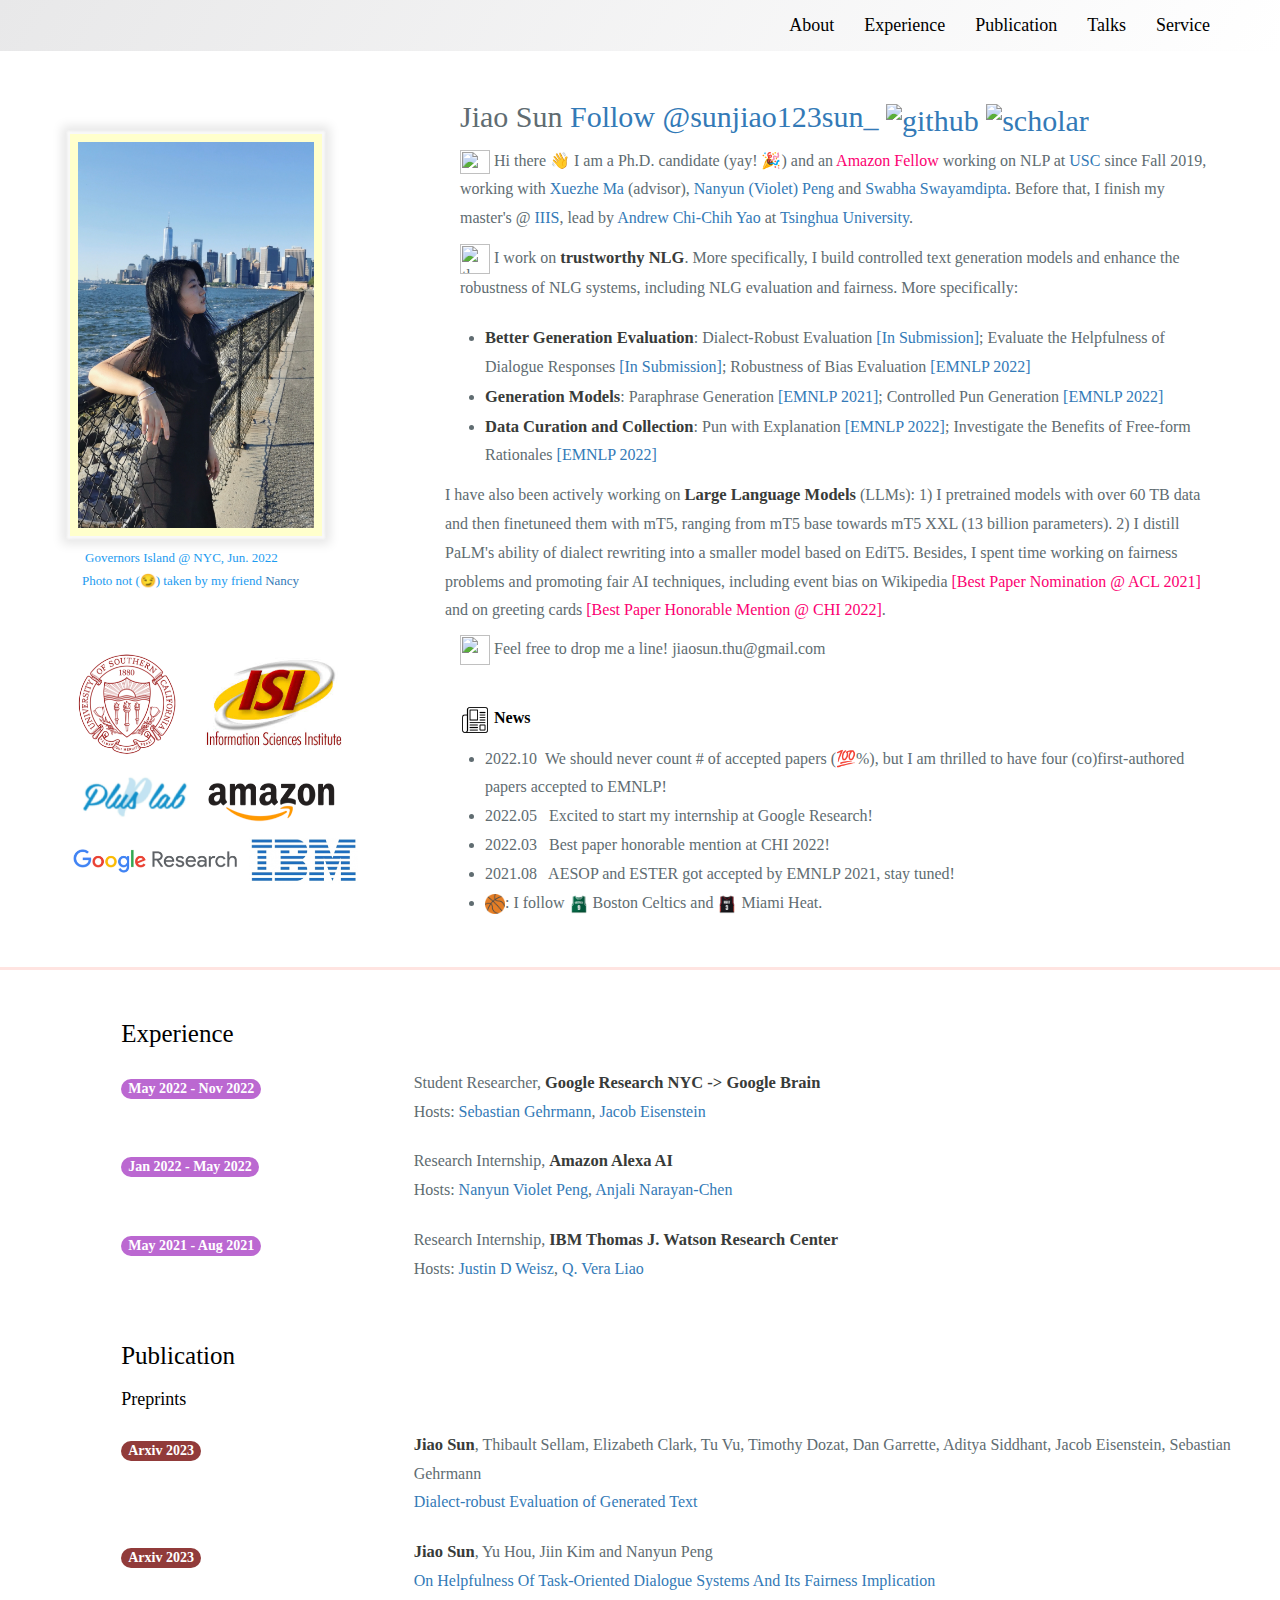
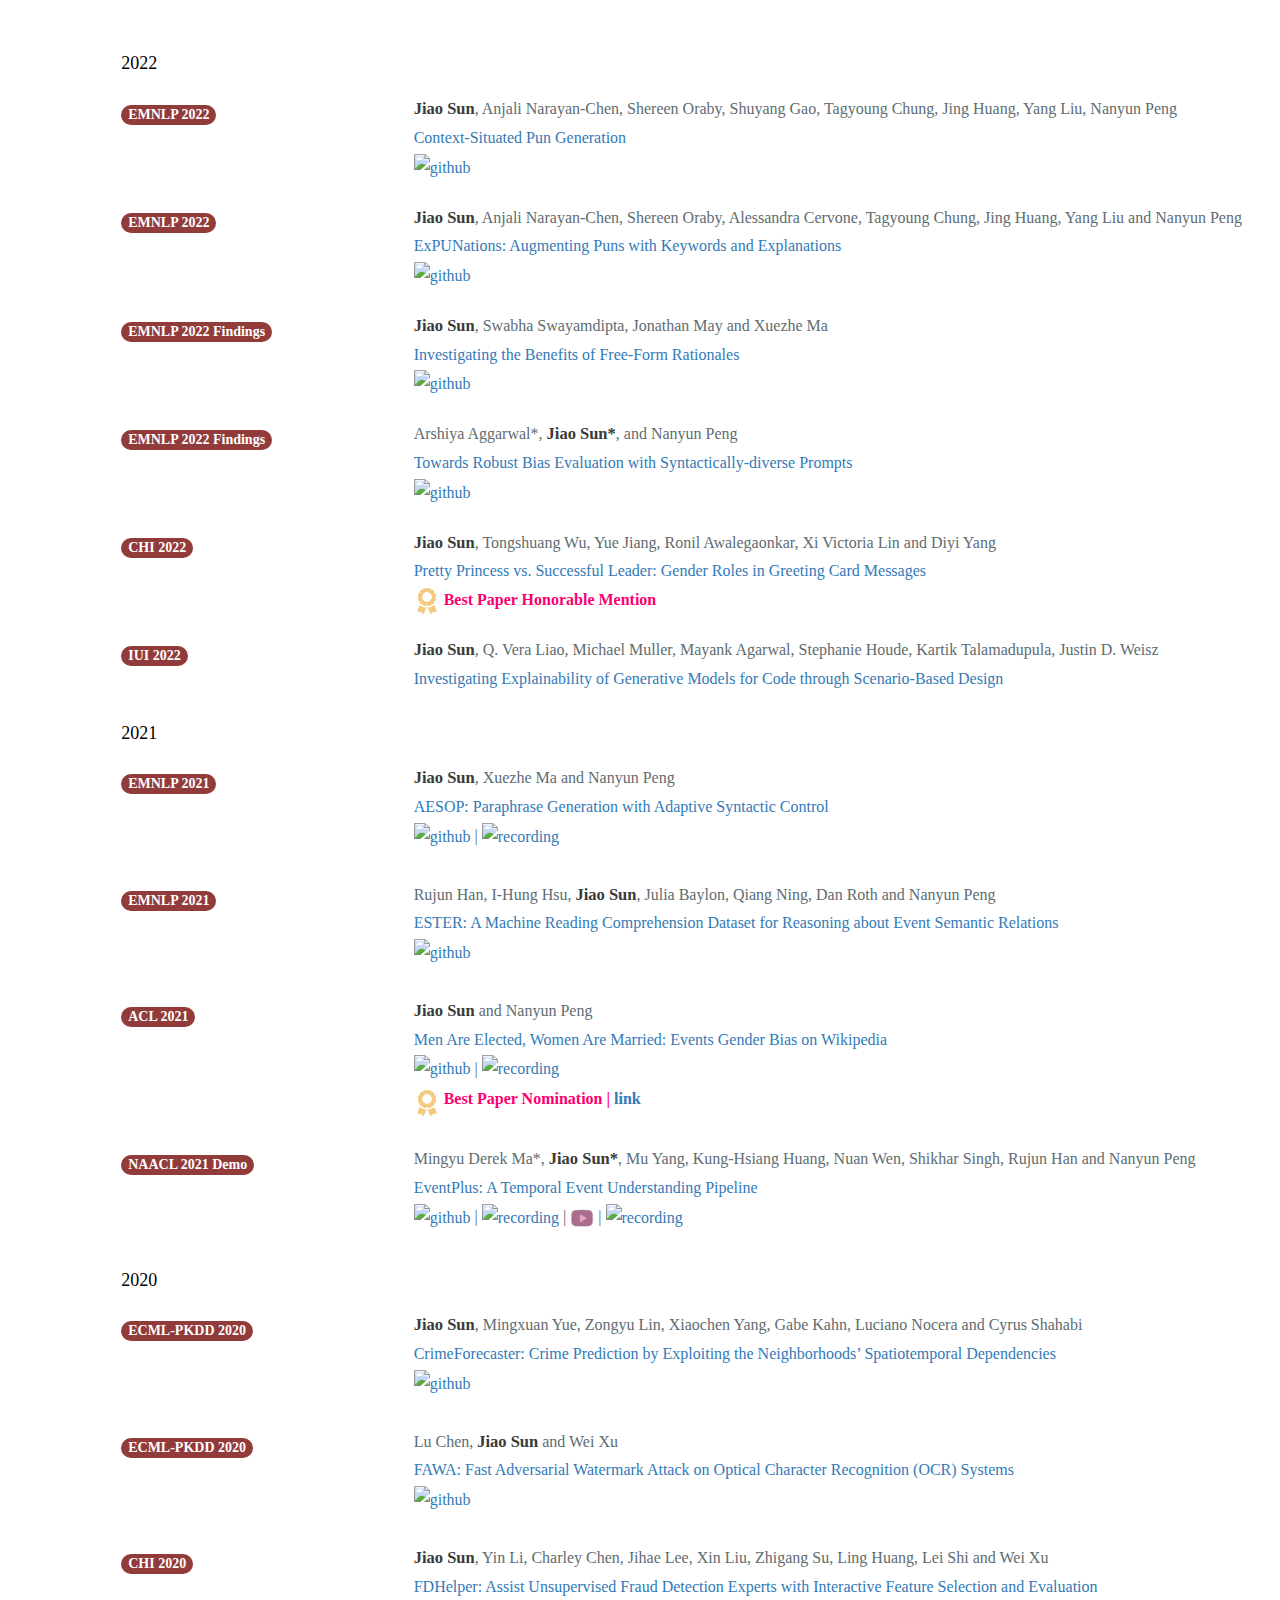
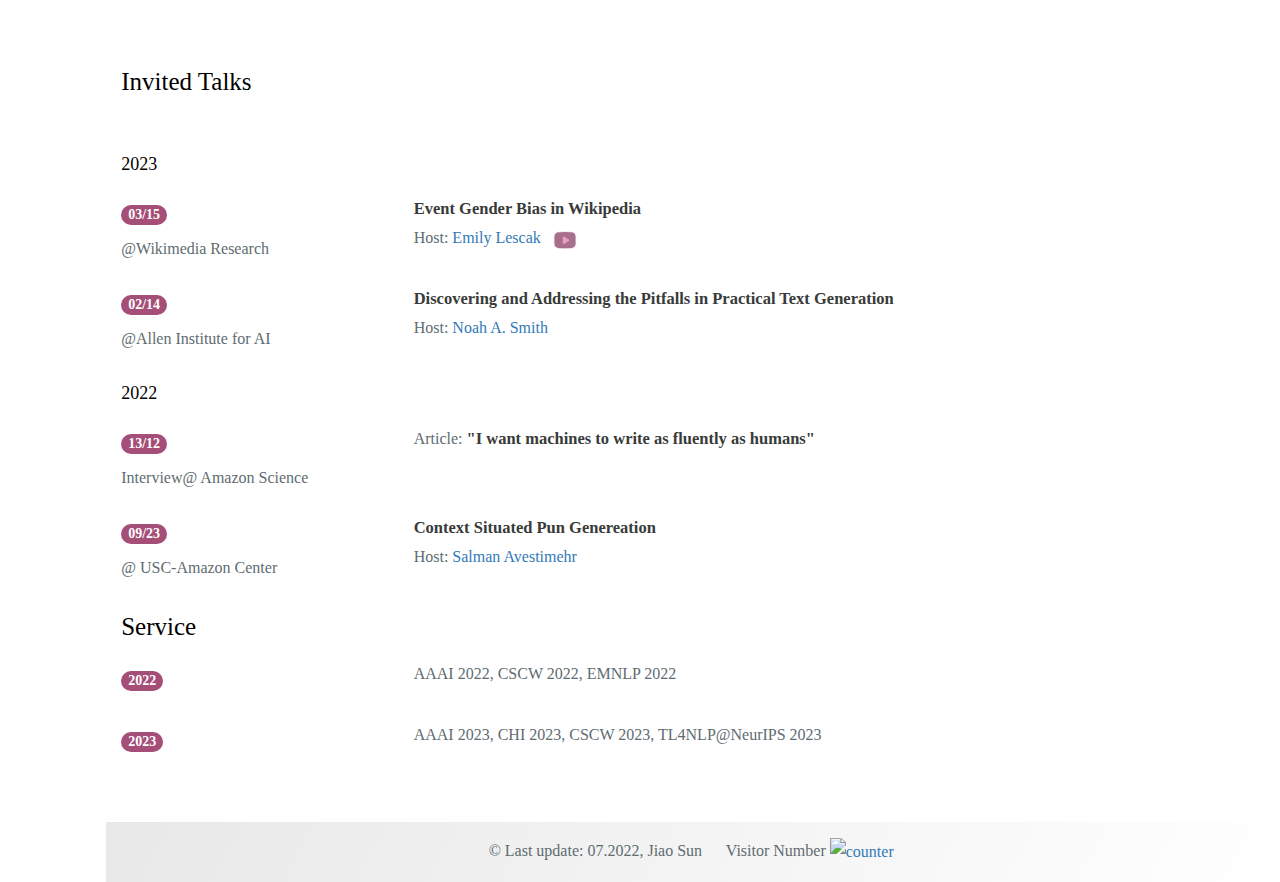
==== commit 175f05ff: "talks display" ====
--- a/index.html
+++ b/index.html
@@ -283,7 +283,7 @@
             <div class="row work-block">
                 <div class="project col-xs-3" style="position: center">
                     <h4><span class="badge badge-secondary" style="background-color:
-                            #a44e78; font-size: 14px">03/15</span> @ Wikimedia Research</h4>
+                            #a44e78; font-size: 14px">03/15</span></h4>@Wikimedia Research
                 </div>
                 <div class="col-xs-9">
                     <strong>Event Gender Bias in Wikipedia</strong>
@@ -298,7 +298,7 @@
             <div class="row work-block">
                 <div class="project col-xs-3" style="position: center">
                     <h4><span class="badge badge-secondary" style="background-color:
-                            #a44e78; font-size: 14px">02/14</span> @ Allen Institute for AI</h4>
+                            #a44e78; font-size: 14px">02/14</span></h4> @Allen Institute for AI
                 </div>
                 <div class="col-xs-9">
                     <strong>Discovering and Addressing the Pitfalls in Practical Text Generation</strong>
@@ -307,13 +307,12 @@
                 </div>
             </div>
 
-            <br>
             <h3 class="subsection_title">2022</h3>
 
             <div class="row work-block">
                 <div class="project col-xs-3" style="position: center">
                     <h4><span class="badge badge-secondary" style="background-color:
-                            #a44e78; font-size: 14px">13/12</span> Interviewed by <br>Amazon Science</h4>
+                            #a44e78; font-size: 14px">13/12</span></h4>Interview@ Amazon Science
                 </div>
                 <div class="col-xs-9">
                     Article: <a href="https://www.amazon.science/working-at-amazon/amazon-machine-learning-fellow-jiao-sun-text-generation"><strong>"I want machines to write as fluently as humans"</strong></a>
@@ -323,7 +322,7 @@
             <div class="row work-block">
                 <div class="project col-xs-3" style="position: center">
                     <h4><span class="badge badge-secondary" style="background-color:
-                            #a44e78; font-size: 14px">09/23</span> @ USC-Amazon Center </h4>
+                            #a44e78; font-size: 14px">09/23</span></h4>@ USC-Amazon Center
                 </div>
                 <div class="col-xs-9">
                     <strong>Context Situated Pun Genereation</strong>
@@ -374,7 +373,7 @@
     </footer>
 
     <body>
-    <script src="http://code.jquery.com/jquery-1.11.2.min.js"></script>
+    <script src="https://ajax.googleapis.com/ajax/libs/jquery/1.10.1/jquery.min.js"></script>
     <script>
         $(function(){
             $("#includedPubs").load("publication.html");
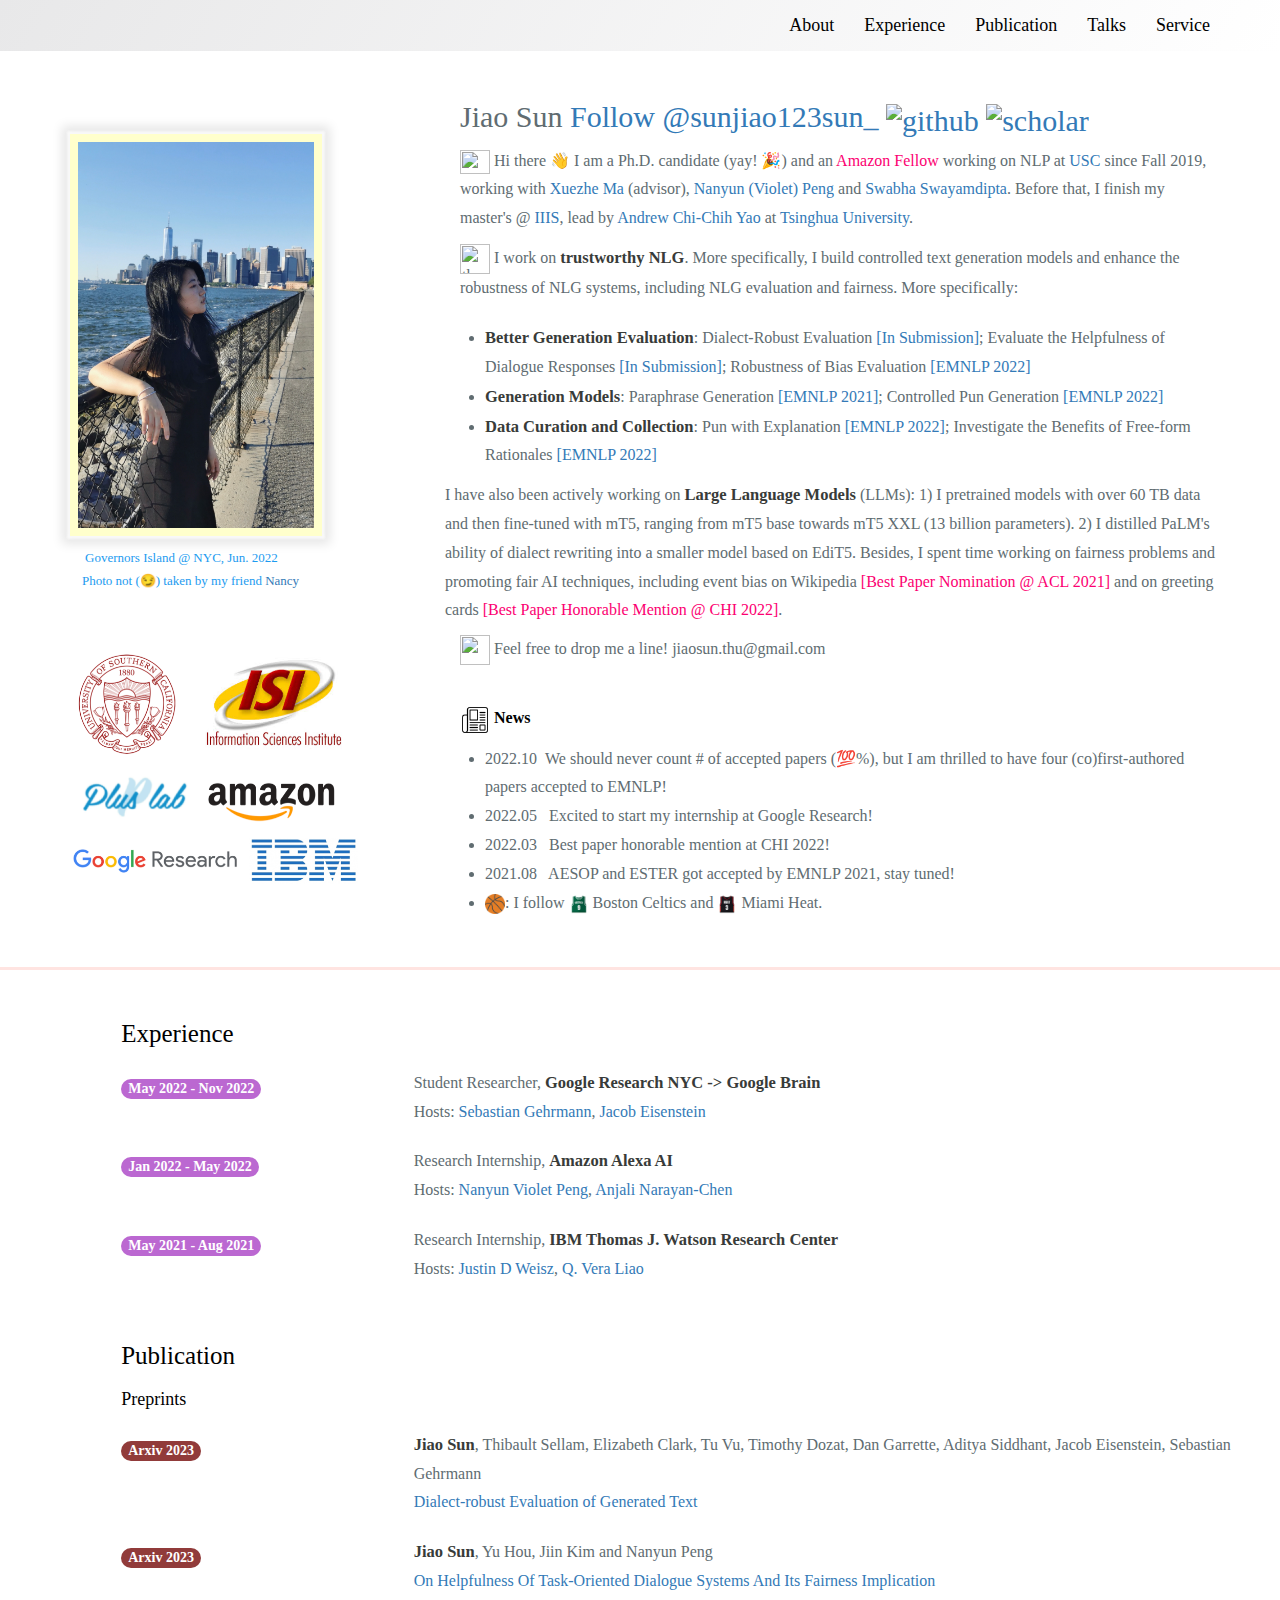
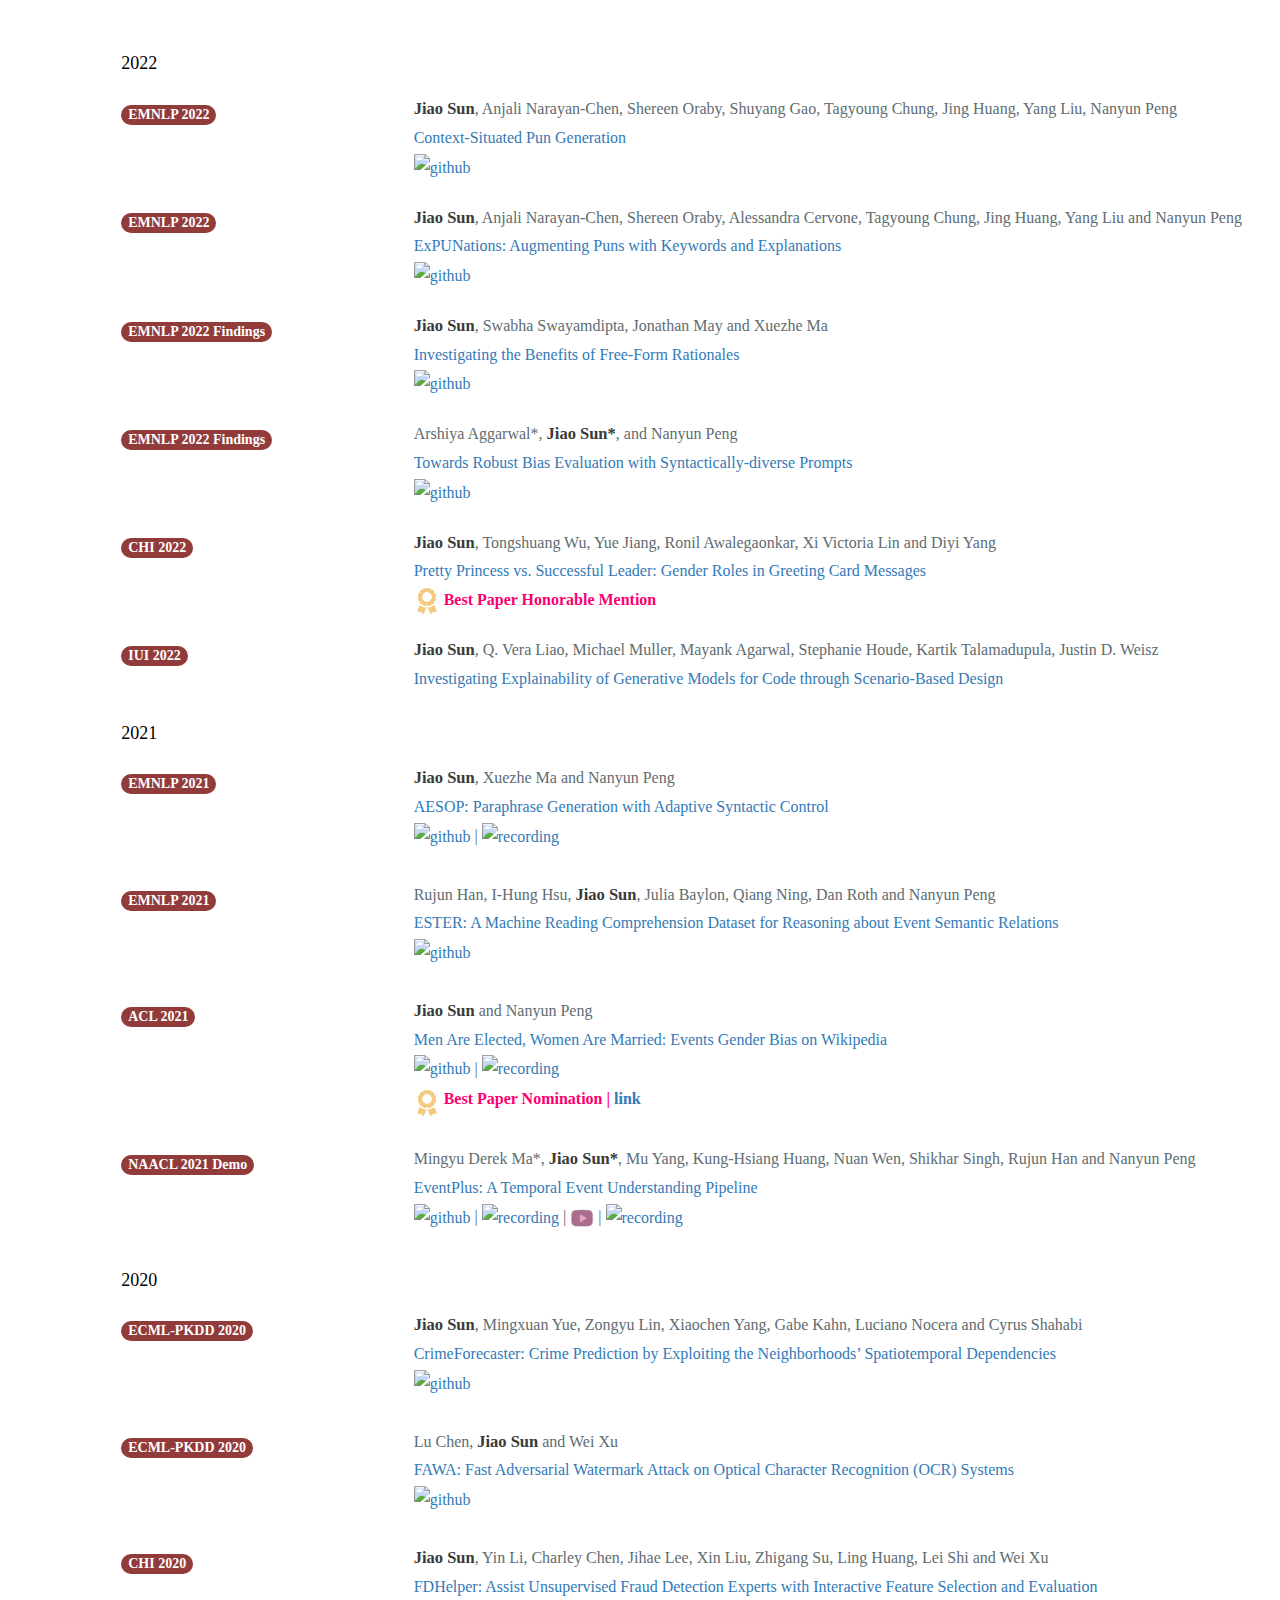
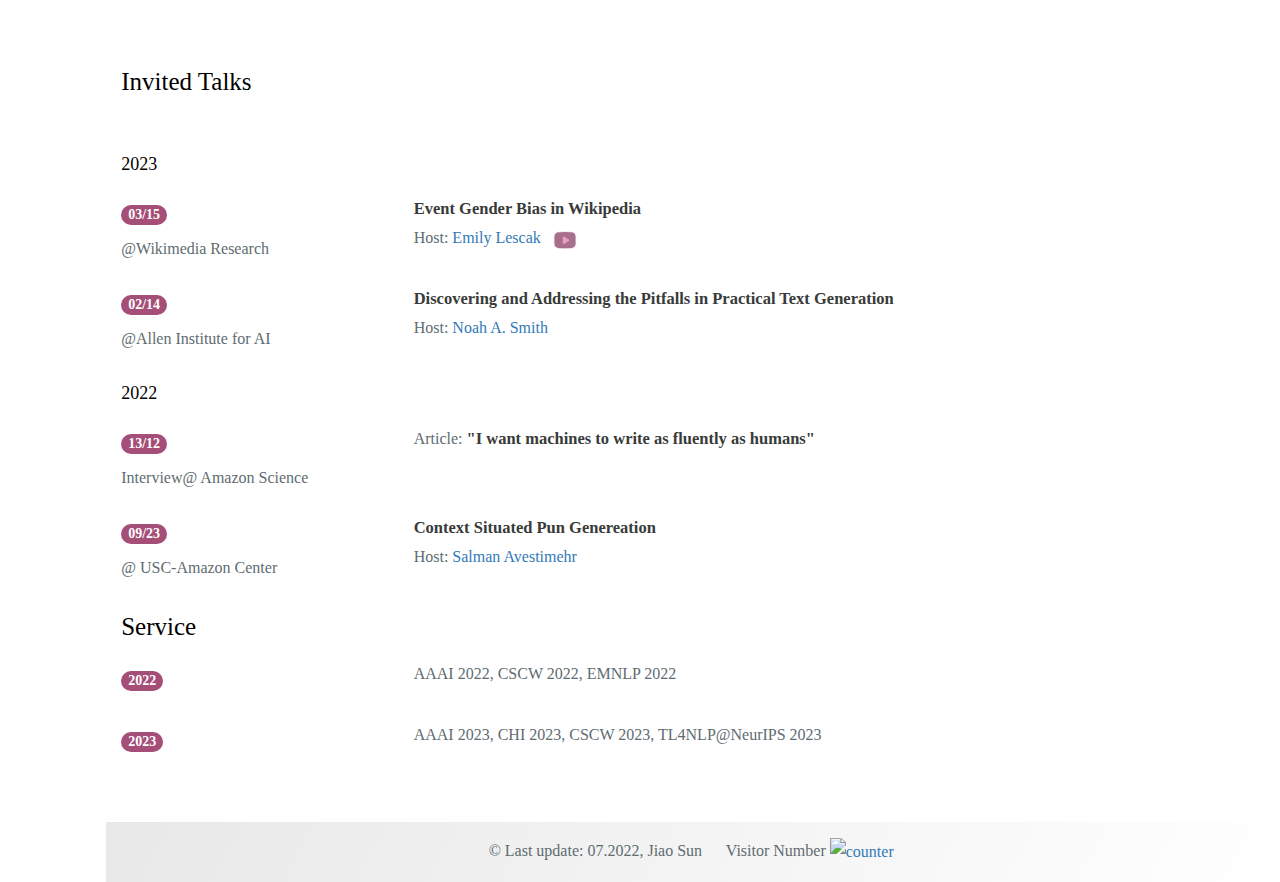
==== commit 5aca062c: "update typo" ====
--- a/index.html
+++ b/index.html
@@ -139,8 +139,8 @@
                     </ul>
                     I have also been actively working on <strong>Large Language Models</strong>
                     (LLMs): 1) I pretrained models with over 60
-                    TB data and then finetuneed them with mT5, ranging from mT5
-                    base towards mT5 XXL (13 billion parameters). 2) I distill
+                    TB data and then fine-tuned with mT5, ranging from mT5
+                    base towards mT5 XXL (13 billion parameters). 2) I distilled
                     PaLM's ability of dialect rewriting into a smaller model
                     based on EdiT5. Besides, I spent time working on fairness
                     problems and promoting fair AI techniques, including event
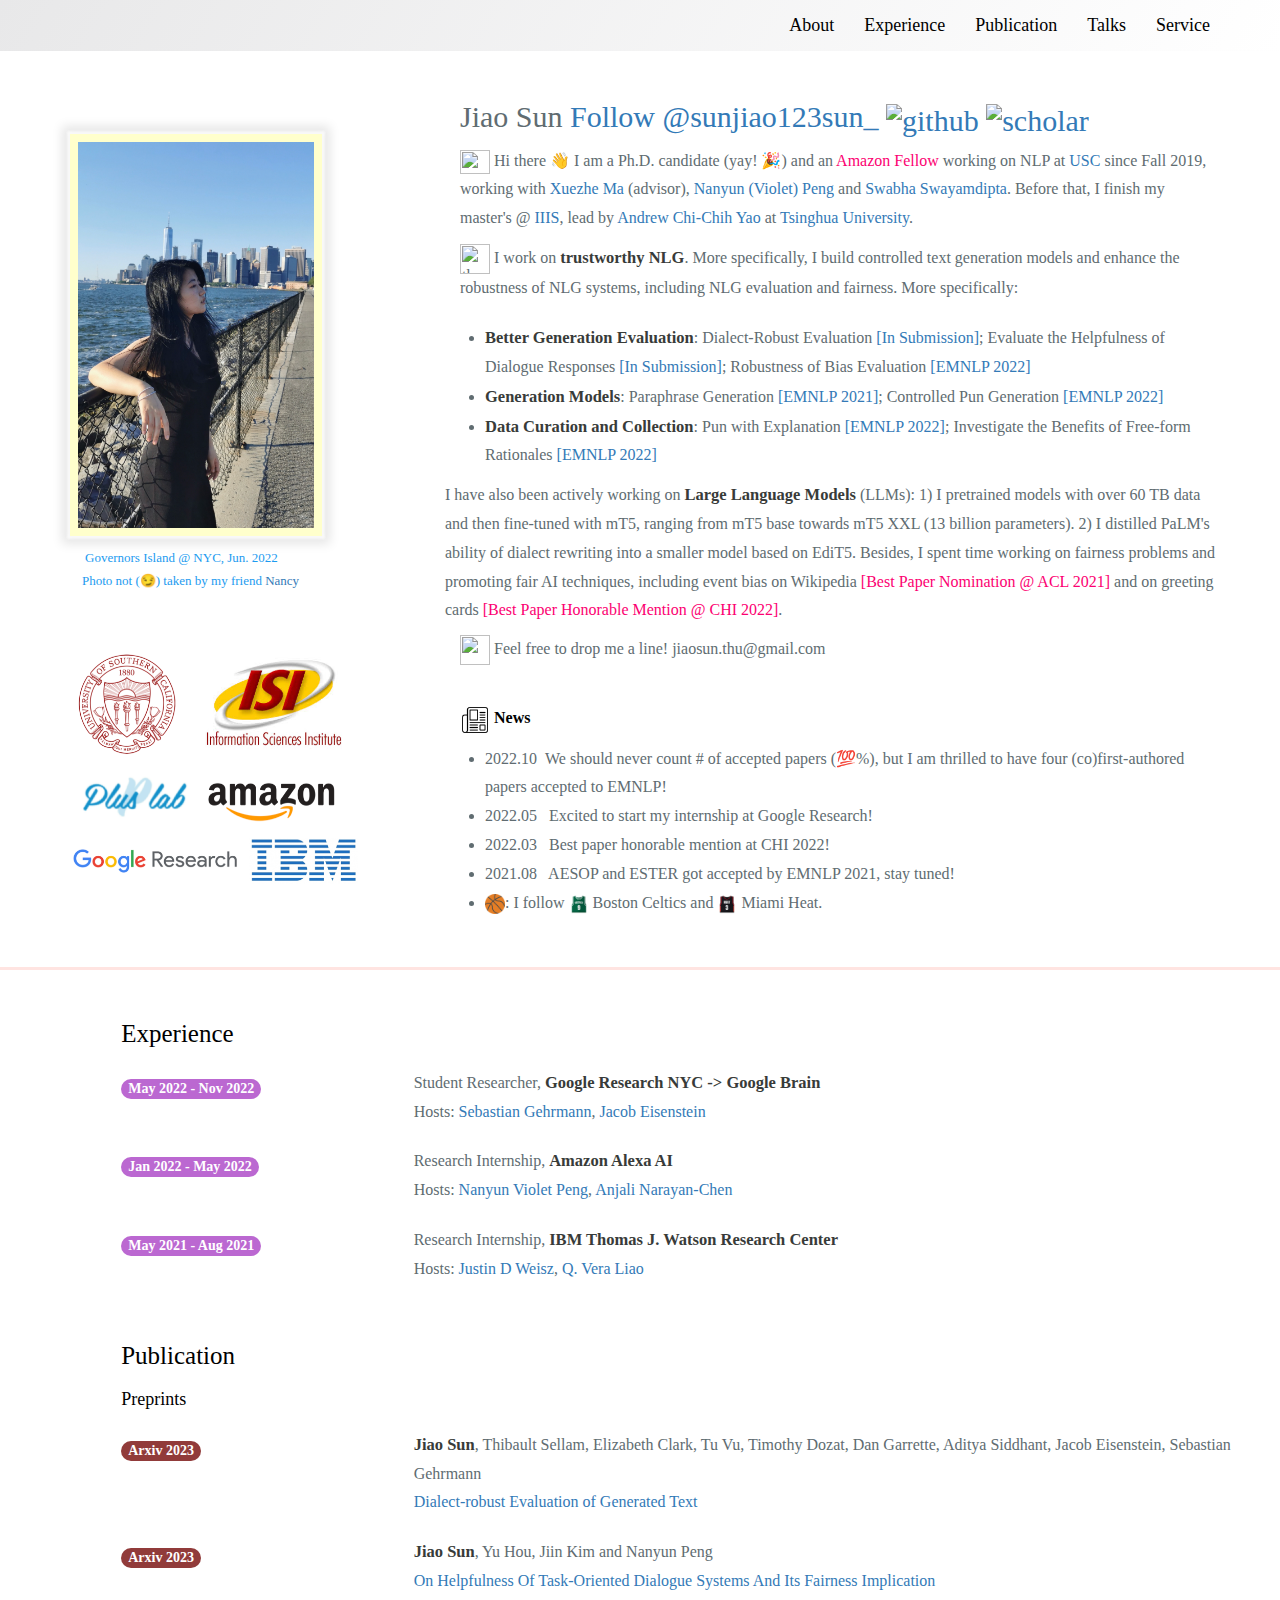
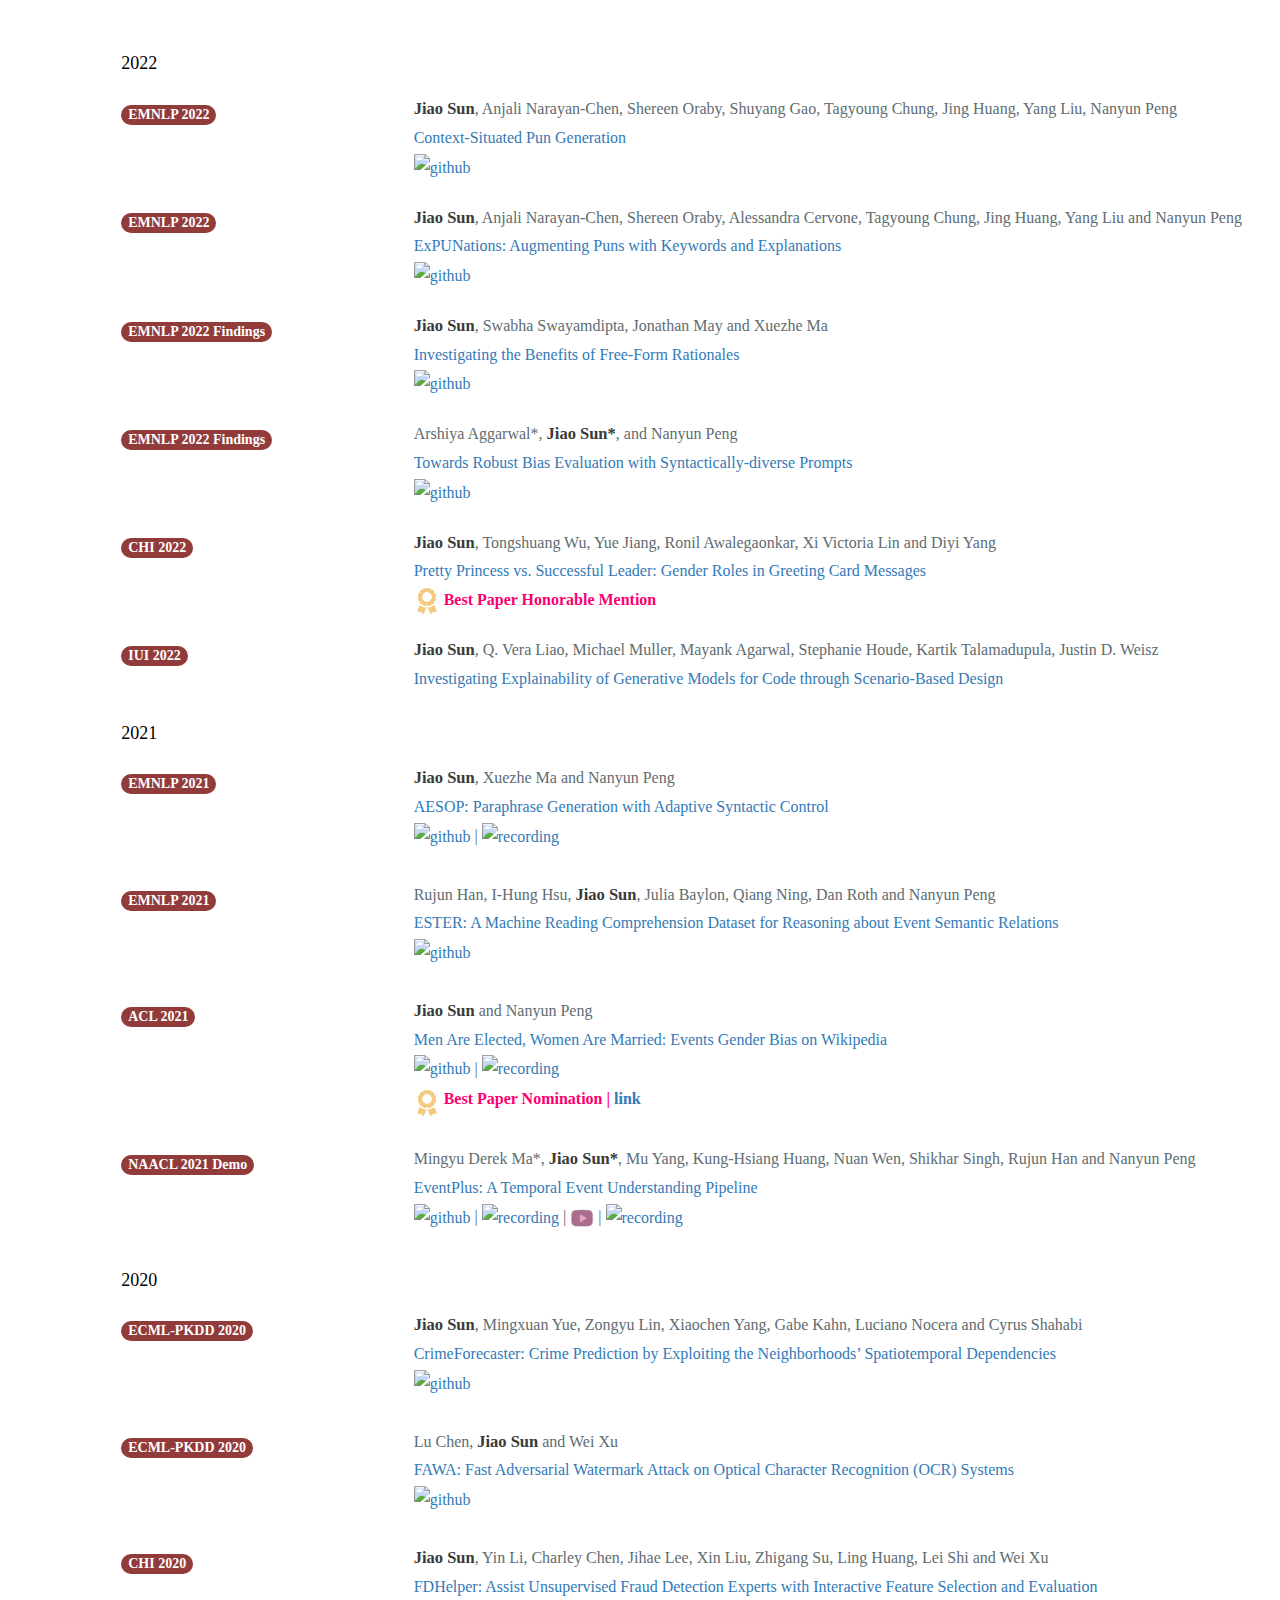
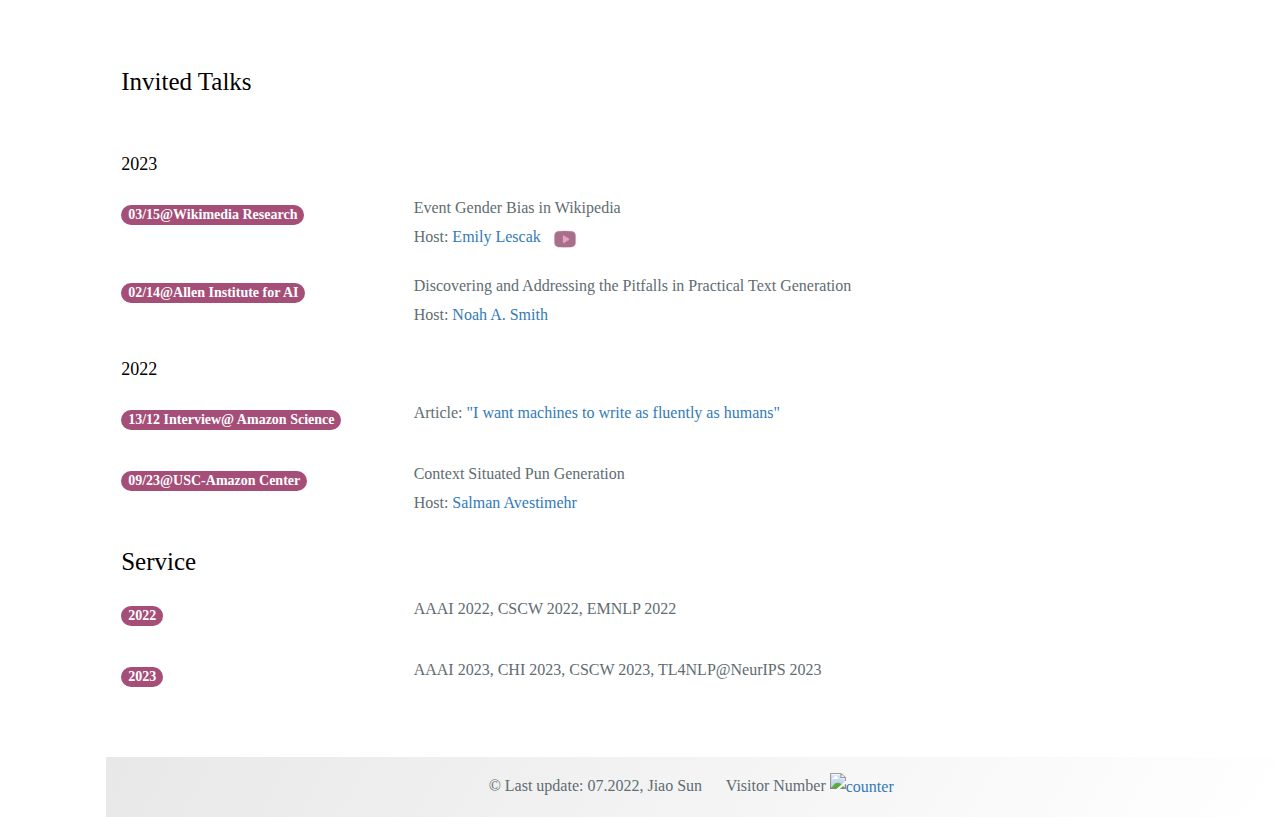
==== commit 114f671c: "update typos" ====
--- a/index.html
+++ b/index.html
@@ -283,10 +283,10 @@
             <div class="row work-block">
                 <div class="project col-xs-3" style="position: center">
                     <h4><span class="badge badge-secondary" style="background-color:
-                            #a44e78; font-size: 14px">03/15</span></h4>@Wikimedia Research
-                </div>
-                <div class="col-xs-9">
-                    <strong>Event Gender Bias in Wikipedia</strong>
+                            #a44e78; font-size: 14px">03/15@Wikimedia Research</span></h4>
+                </div>
+                <div class="col-xs-9">
+                   Event Gender Bias in Wikipedia
                     <br>
                     Host: <a href="https://www.linkedin.com/in/emily-lescak-b4652446">Emily Lescak</a> &nbsp; <a href="https://www.youtube.com/watch?v=lw4MzJgDIzo">
                     <img src="images/icon/video_new.png" title="recording"
@@ -298,10 +298,10 @@
             <div class="row work-block">
                 <div class="project col-xs-3" style="position: center">
                     <h4><span class="badge badge-secondary" style="background-color:
-                            #a44e78; font-size: 14px">02/14</span></h4> @Allen Institute for AI
-                </div>
-                <div class="col-xs-9">
-                    <strong>Discovering and Addressing the Pitfalls in Practical Text Generation</strong>
+                            #a44e78; font-size: 14px">02/14@Allen Institute for AI</span></h4>
+                </div>
+                <div class="col-xs-9">
+                    Discovering and Addressing the Pitfalls in Practical Text Generation
                     <br>
                     Host: <a href="https://nasmith.github.io/">Noah A. Smith</a>
                 </div>
@@ -312,20 +312,20 @@
             <div class="row work-block">
                 <div class="project col-xs-3" style="position: center">
                     <h4><span class="badge badge-secondary" style="background-color:
-                            #a44e78; font-size: 14px">13/12</span></h4>Interview@ Amazon Science
-                </div>
-                <div class="col-xs-9">
-                    Article: <a href="https://www.amazon.science/working-at-amazon/amazon-machine-learning-fellow-jiao-sun-text-generation"><strong>"I want machines to write as fluently as humans"</strong></a>
-                </div>
-            </div>
-
-            <div class="row work-block">
-                <div class="project col-xs-3" style="position: center">
-                    <h4><span class="badge badge-secondary" style="background-color:
-                            #a44e78; font-size: 14px">09/23</span></h4>@ USC-Amazon Center
-                </div>
-                <div class="col-xs-9">
-                    <strong>Context Situated Pun Genereation</strong>
+                            #a44e78; font-size: 14px">13/12 Interview@ Amazon Science</span></h4>
+                </div>
+                <div class="col-xs-9">
+                    Article: <a href="https://www.amazon.science/working-at-amazon/amazon-machine-learning-fellow-jiao-sun-text-generation">"I want machines to write as fluently as humans"</a>
+                </div>
+            </div>
+
+            <div class="row work-block">
+                <div class="project col-xs-3" style="position: center">
+                    <h4><span class="badge badge-secondary" style="background-color:
+                            #a44e78; font-size: 14px">09/23@USC-Amazon Center</span></h4>
+                </div>
+                <div class="col-xs-9">
+                    Context Situated Pun Generation
                     <br>
                     Host: <a href="https://viterbi.usc.edu/directory/faculty/Avestimehr/Salman">Salman Avestimehr</a>
                 </div>
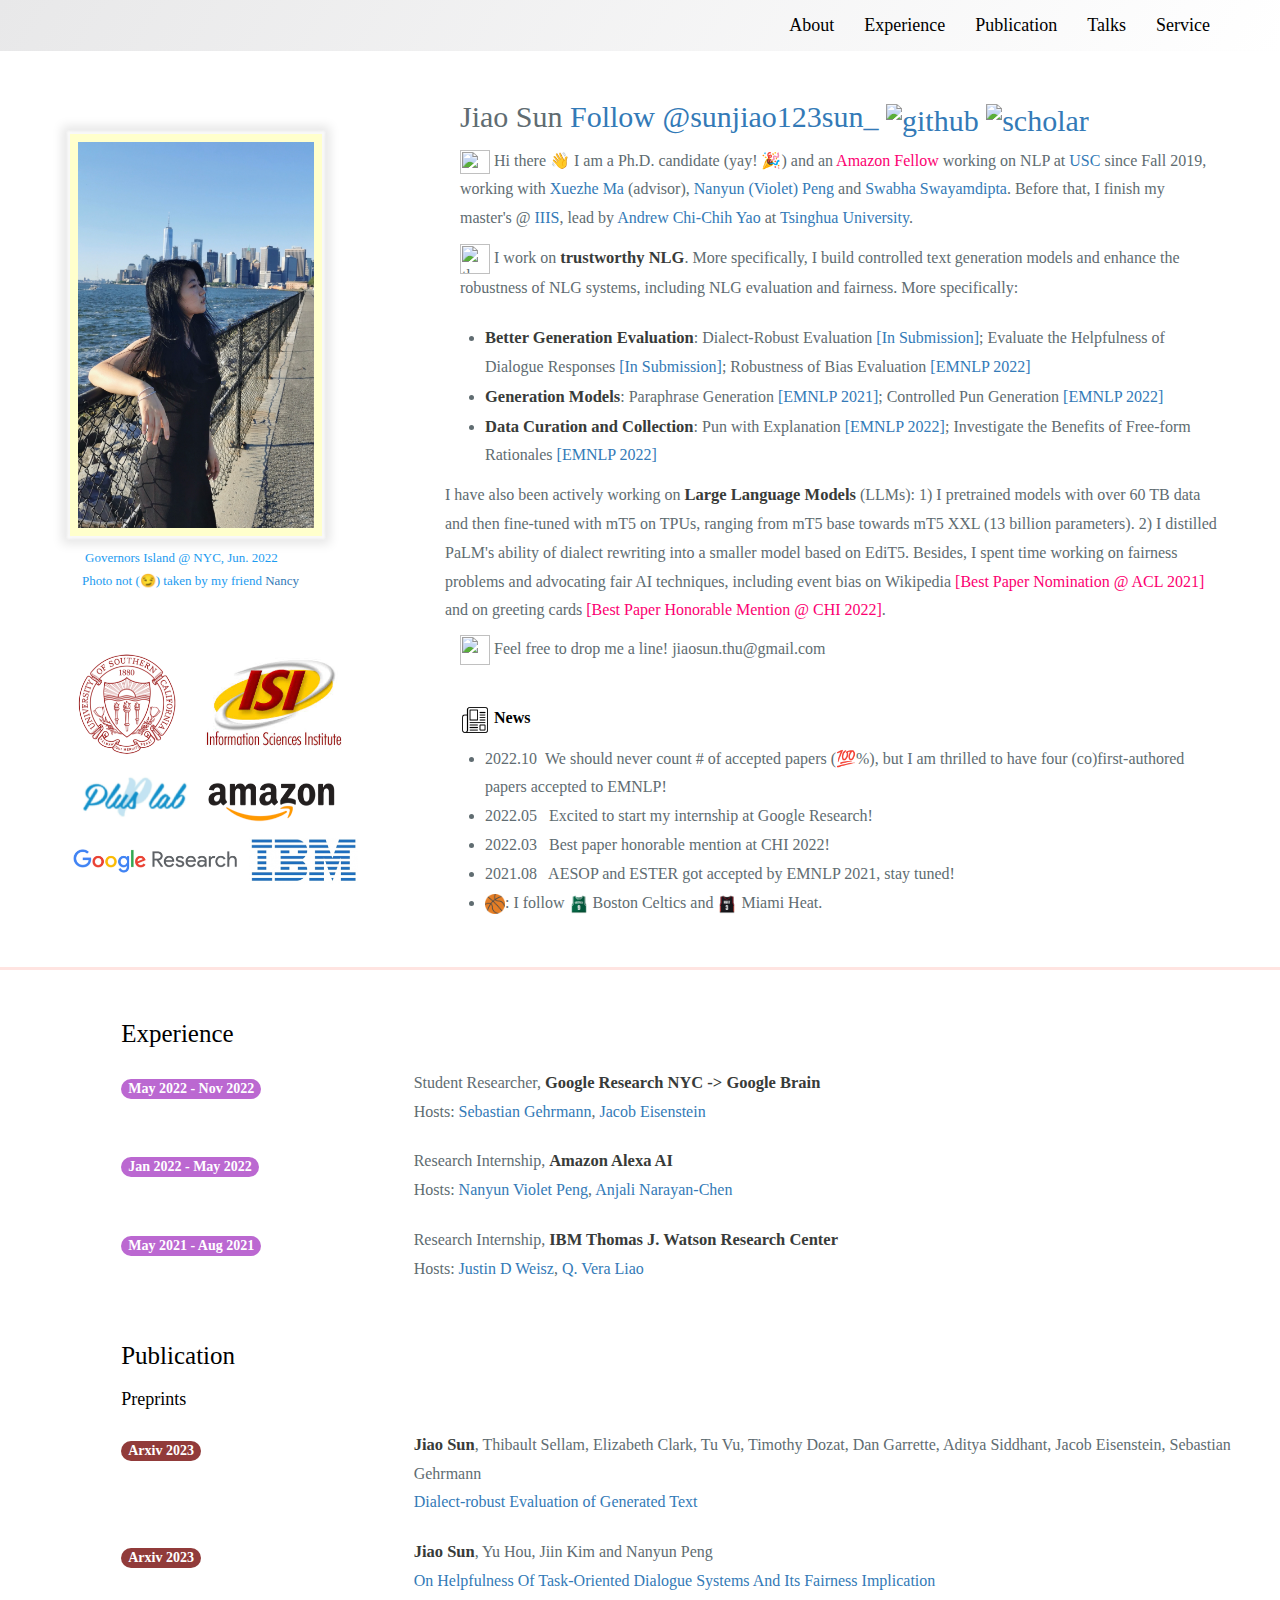
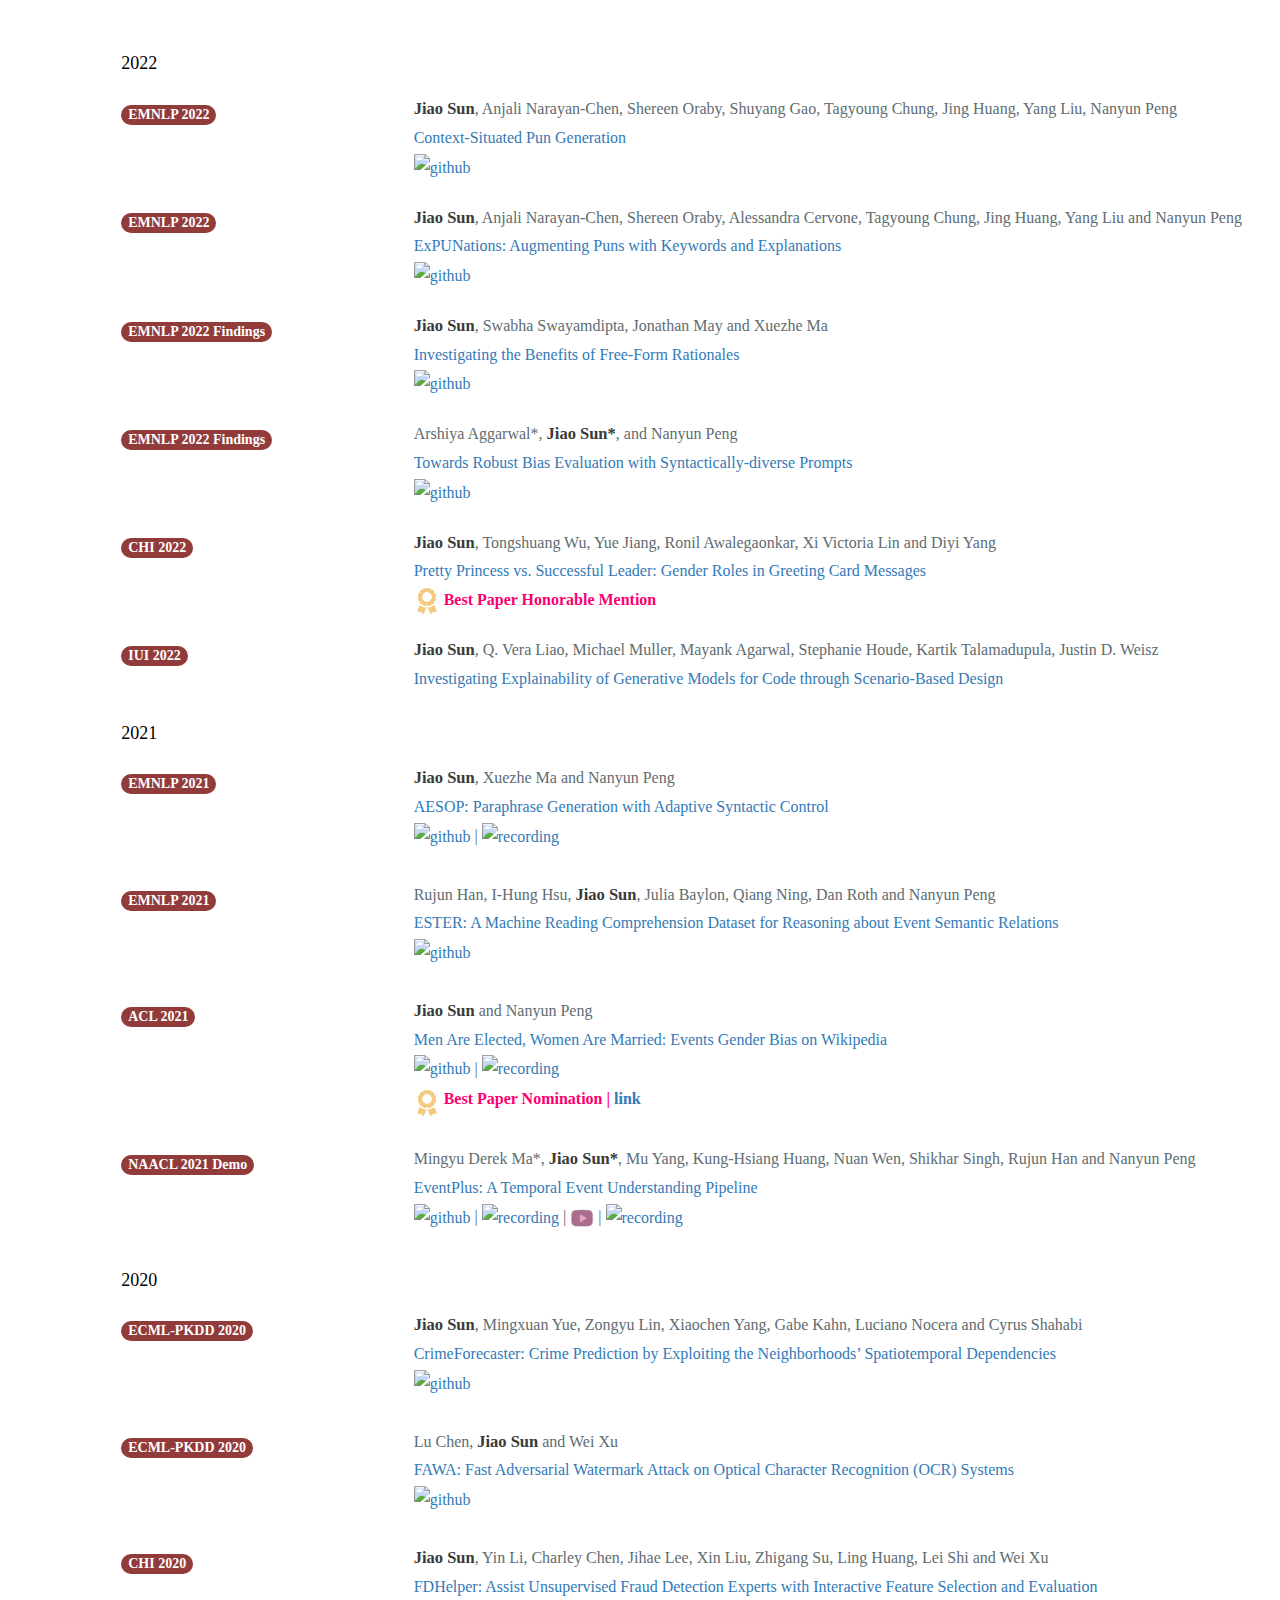
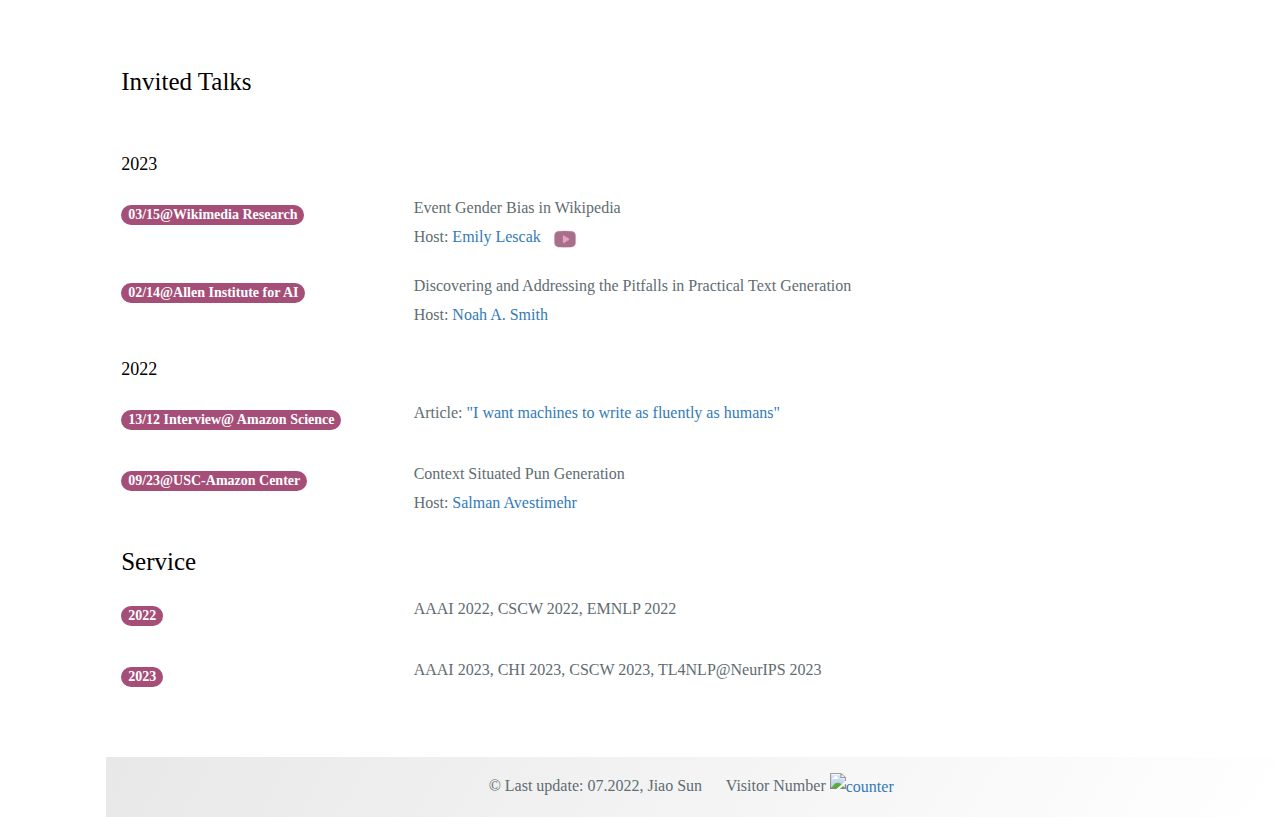
==== commit a73900b5: "update" ====
--- a/index.html
+++ b/index.html
@@ -139,11 +139,11 @@
                     </ul>
                     I have also been actively working on <strong>Large Language Models</strong>
                     (LLMs): 1) I pretrained models with over 60
-                    TB data and then fine-tuned with mT5, ranging from mT5
+                    TB data and then fine-tuned with mT5 on TPUs, ranging from mT5
                     base towards mT5 XXL (13 billion parameters). 2) I distilled
                     PaLM's ability of dialect rewriting into a smaller model
                     based on EdiT5. Besides, I spent time working on fairness
-                    problems and promoting fair AI techniques, including event
+                    problems and advocating fair AI techniques, including event
                     bias on Wikipedia <a
                         href="https://aclanthology.org/2021.acl-short.45.pdf"
                         style="color:#FC0071;">[Best Paper Nomination @ ACL
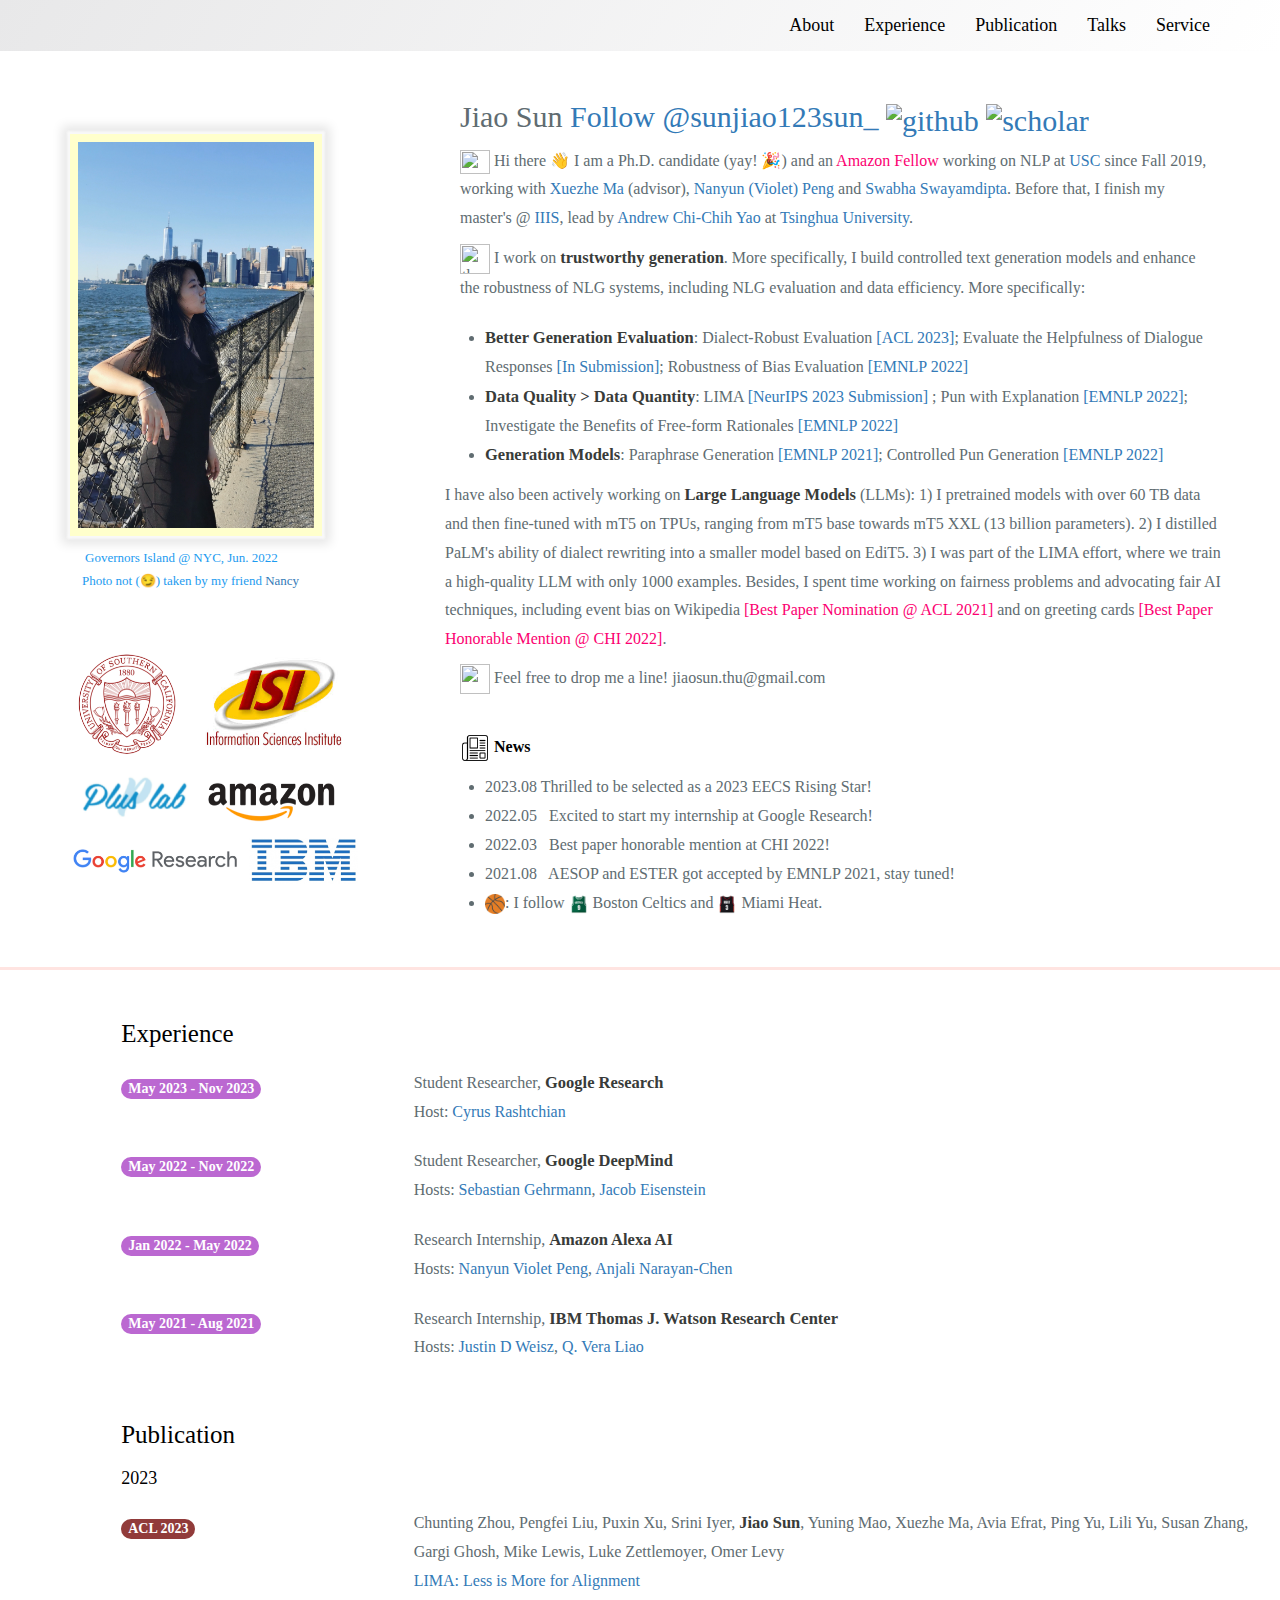
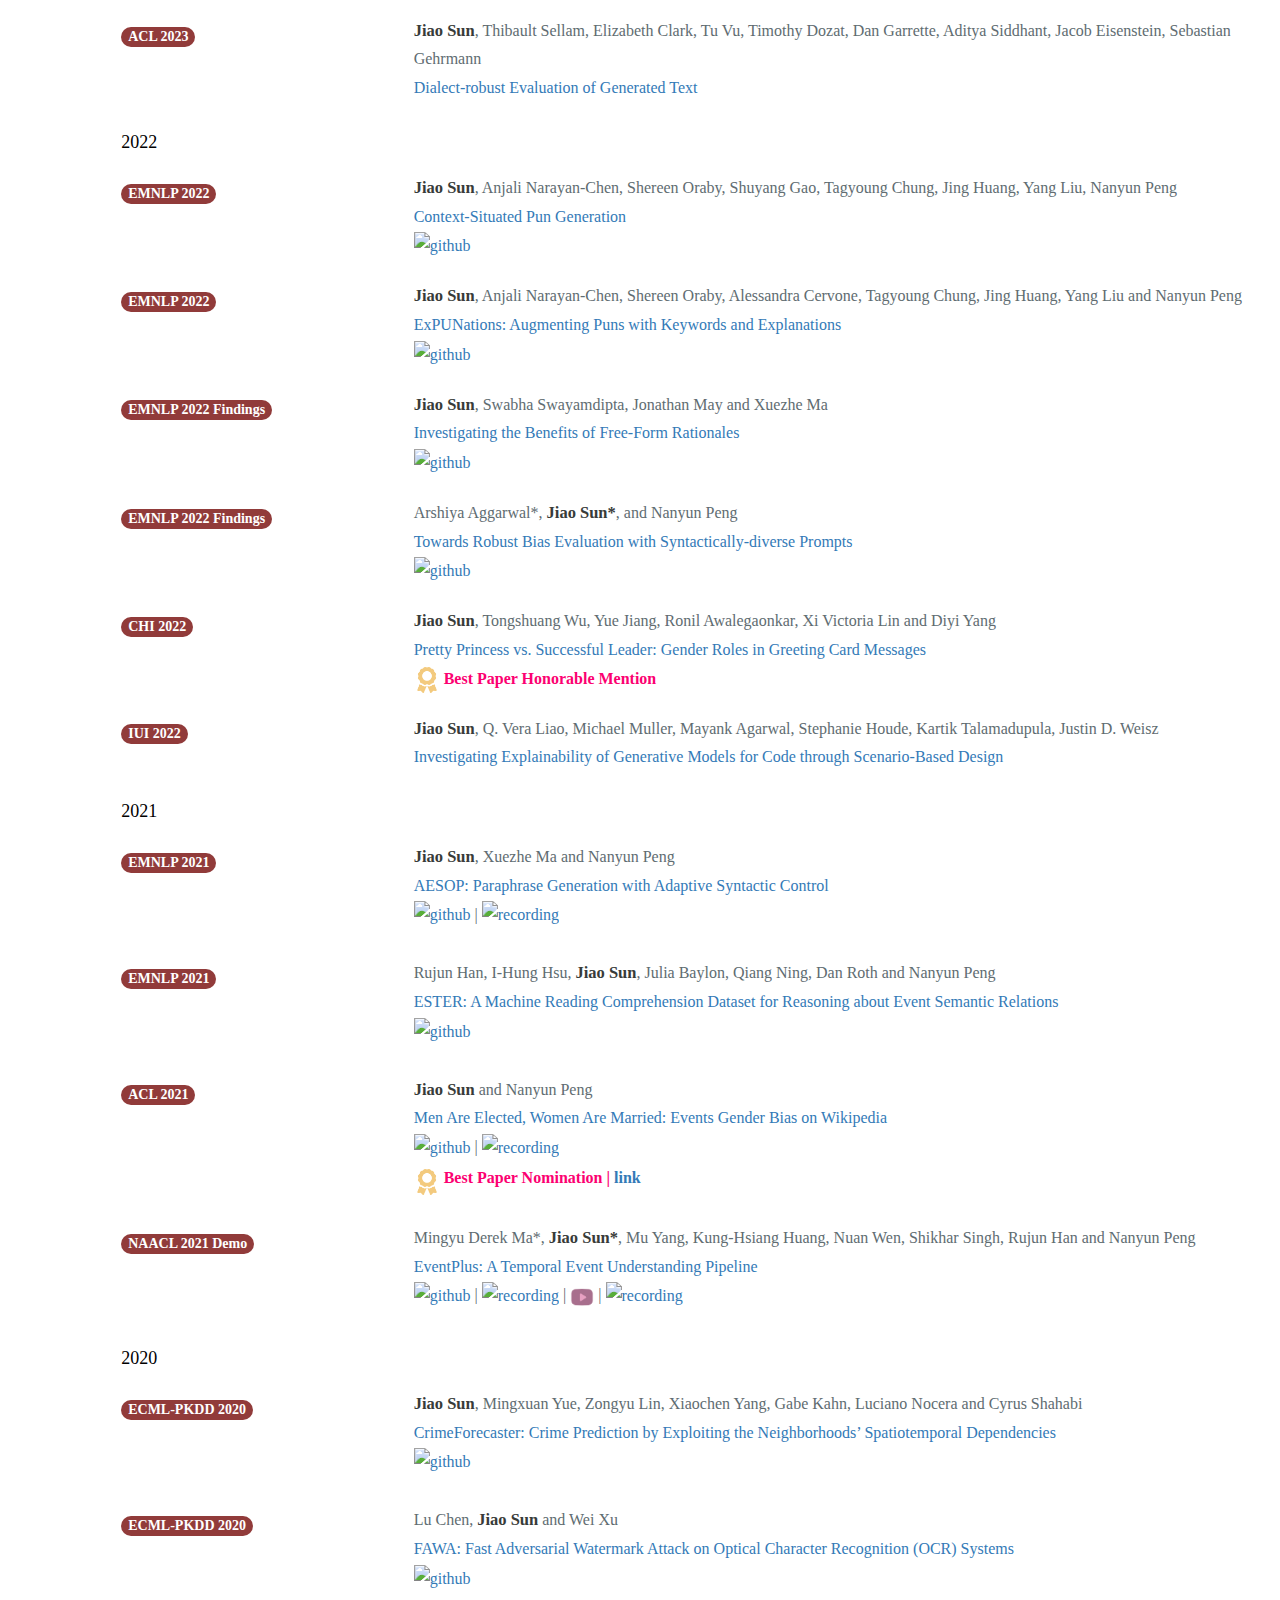
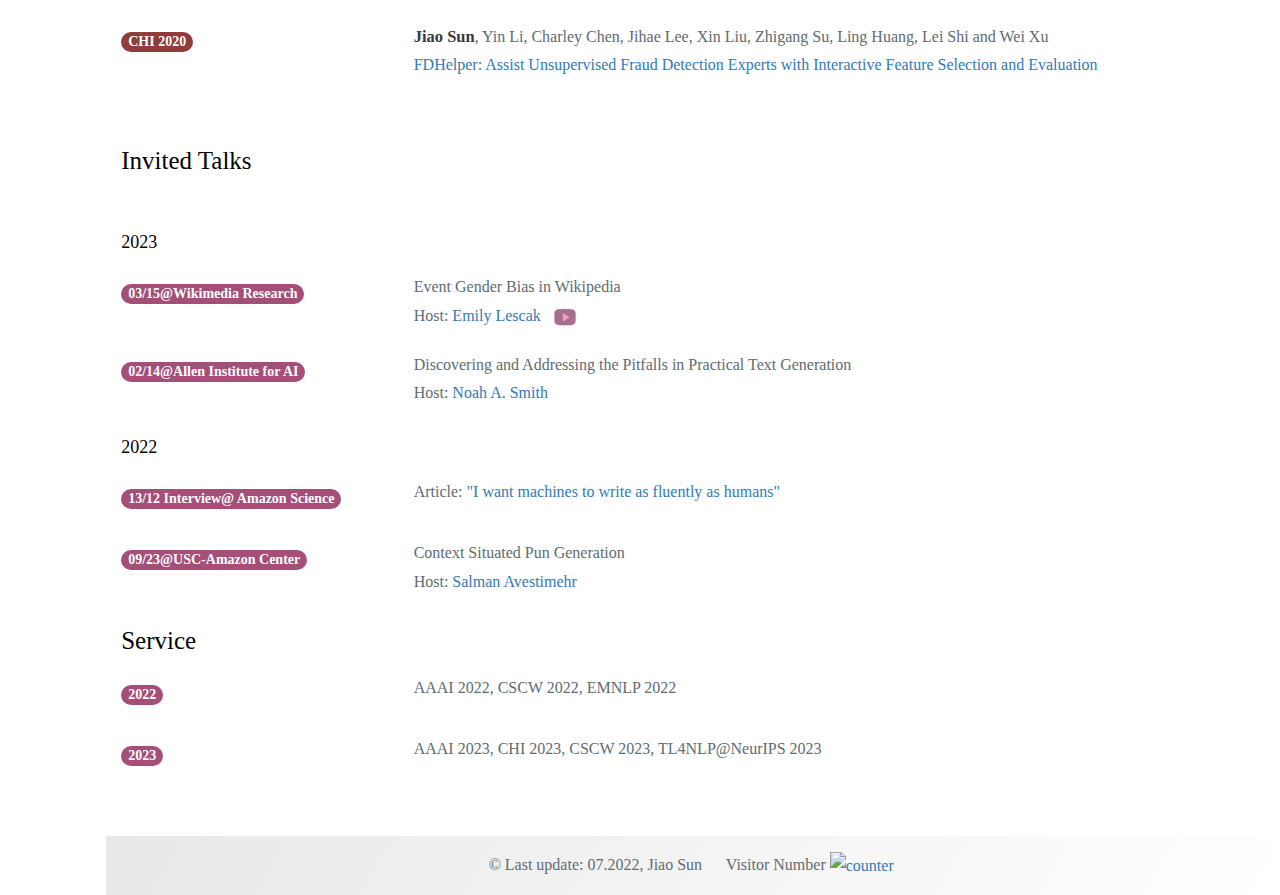
==== commit d8208e78: "update publication" ====
--- a/index.html
+++ b/index.html
@@ -105,23 +105,29 @@
                 <p>
                     <img src="images/icon/thought.png" title="thoughts"
                          width="30" height="30">
-                    I work on <strong>trustworthy NLG</strong>. More
+                    I work on <strong>trustworthy generation</strong>. More
                     specifically, I
                     build controlled text generation models and enhance the
                     robustness of
-                    NLG systems, including NLG evaluation and fairness. More
+                    NLG systems, including NLG evaluation and data efficiency. More
                     specifically:
                 </p>
                 <div class="row work-block">
                     <ul>
                         <li><strong>Better Generation Evaluation</strong>:
                             Dialect-Robust Evaluation <a
-                                    href="https://arxiv.org/abs/2211.00922">[In
-                                Submission]</a>; Evaluate the Helpfulness of
+                                    href="https://arxiv.org/abs/2211.00922">[ACL 2023]</a>; Evaluate the Helpfulness of
                             Dialogue Responses <a
                                     href="https://arxiv.org/pdf/2205.12554.pdf">[In
                                 Submission]</a>; Robustness of Bias Evaluation
                             <a href="https://arxiv.org/abs/2212.01700">[EMNLP
+                                2022]</a></li>
+                        <li><strong>Data Quality > Data Quantity</strong>: LIMA <a href="https://arxiv.org/abs/2305.11206"> [NeurIPS 2023 Submission] </a>; Pun
+                            with Explanation <a
+                                    href="https://aclanthology.org/2022.emnlp-main.304.pdf">[EMNLP
+                                2022]</a>; Investigate the Benefits of Free-form
+                            Rationales <a
+                                    href="https://aclanthology.org/2022.findings-emnlp.432/">[EMNLP
                                 2022]</a></li>
                         <li><strong>Generation Models</strong>: Paraphrase
                             Generation <a
@@ -129,20 +135,15 @@
                                 2021]</a>; Controlled Pun Generation <a
                                     href="https://arxiv.org/abs/2210.13522">[EMNLP
                                 2022]</a></li>
-                        <li><strong>Data Curation and Collection</strong>: Pun
-                            with Explanation <a
-                                    href="https://aclanthology.org/2022.emnlp-main.304.pdf">[EMNLP
-                                2022]</a>; Investigate the Benefits of Free-form
-                            Rationales <a
-                                    href="https://aclanthology.org/2022.findings-emnlp.432/">[EMNLP
-                                2022]</a></li>
+
                     </ul>
                     I have also been actively working on <strong>Large Language Models</strong>
                     (LLMs): 1) I pretrained models with over 60
                     TB data and then fine-tuned with mT5 on TPUs, ranging from mT5
                     base towards mT5 XXL (13 billion parameters). 2) I distilled
                     PaLM's ability of dialect rewriting into a smaller model
-                    based on EdiT5. Besides, I spent time working on fairness
+                    based on EdiT5. 3) I was part of the LIMA effort, where we train a high-quality LLM with only 1000 examples.
+                    Besides, I spent time working on fairness
                     problems and advocating fair AI techniques, including event
                     bias on Wikipedia <a
                         href="https://aclanthology.org/2021.acl-short.45.pdf"
@@ -169,12 +170,7 @@
 
                     <div class="row work-block">
                         <ul>
-                            <li id="li"> 2022.10 &nbsp;We should never count #
-                                of
-                                accepted papers (💯%), but I am thrilled to have
-                                four
-                                (co)first-authored papers accepted to
-                                EMNLP!
+                            <li id="li"> 2023.08 Thrilled to be selected as a 2023 EECS Rising Star!
                             </li>
                             <li id="li"> 2022.05 &nbsp; Excited to start my
                                 internship at
@@ -221,11 +217,25 @@
             <div class="row work-block">
                 <div class="project col-xs-3" style="position: center">
                     <h4><span class="badge badge-secondary" style="background-color:
+                            #bb68d1; font-size: 14px">May 2023 - Nov 2023</span>
+                    </h4>
+                </div>
+                <div class="col-xs-9">
+                    Student Researcher, <strong>Google Research</strong>
+                    </br>
+                    Host: <a href="https://sites.google.com/site/cyrusrashtchian/">Cyrus Rashtchian</a>
+                    <br>
+                </div>
+            </div>
+
+            <div class="row work-block">
+                <div class="project col-xs-3" style="position: center">
+                    <h4><span class="badge badge-secondary" style="background-color:
                             #bb68d1; font-size: 14px">May 2022 - Nov 2022</span>
                     </h4>
                 </div>
                 <div class="col-xs-9">
-                    Student Researcher, <strong>Google Research NYC -> Google Brain</strong>
+                    Student Researcher, <strong>Google DeepMind</strong>
                     </br>
                     Hosts: <a href="https://sebastiangehrmann.github.io/">Sebastian
                     Gehrmann</a>, <a href="https://jacobeisenstein.github.io/">Jacob Eisenstein</a>
